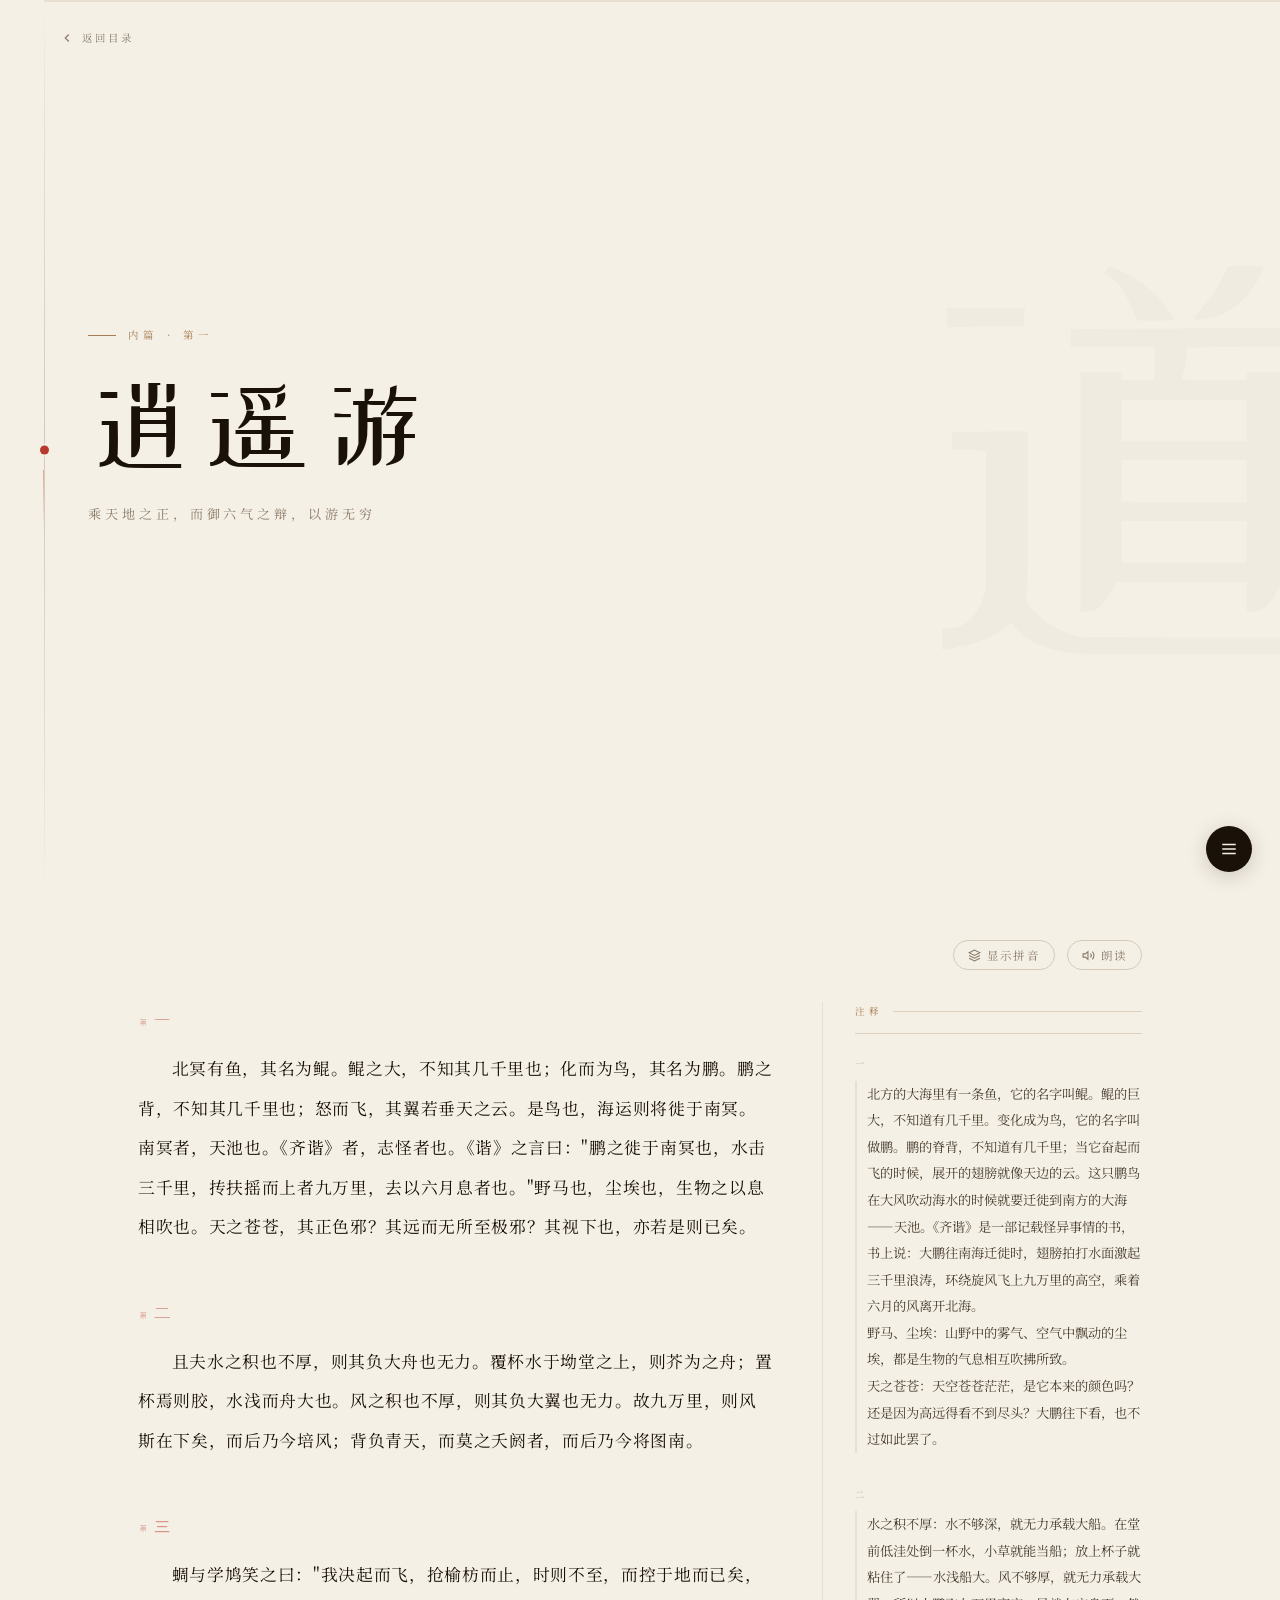
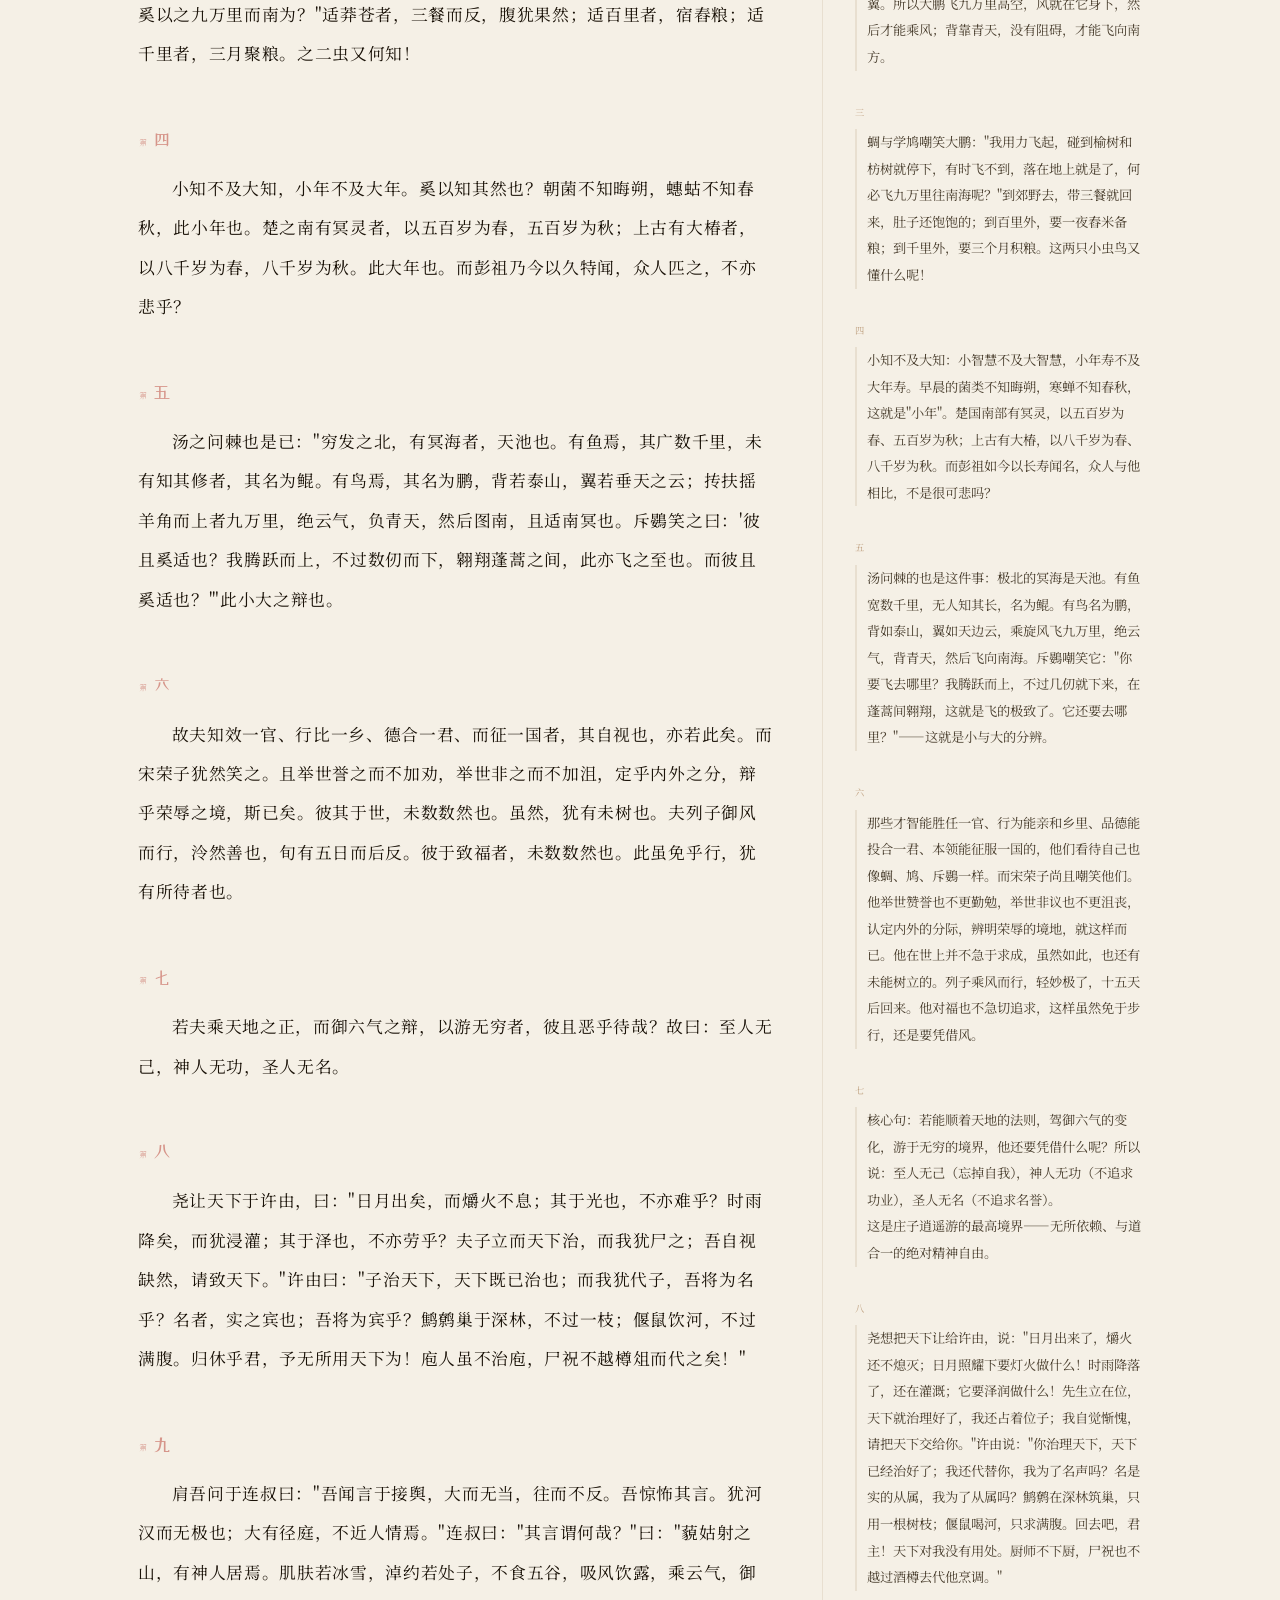
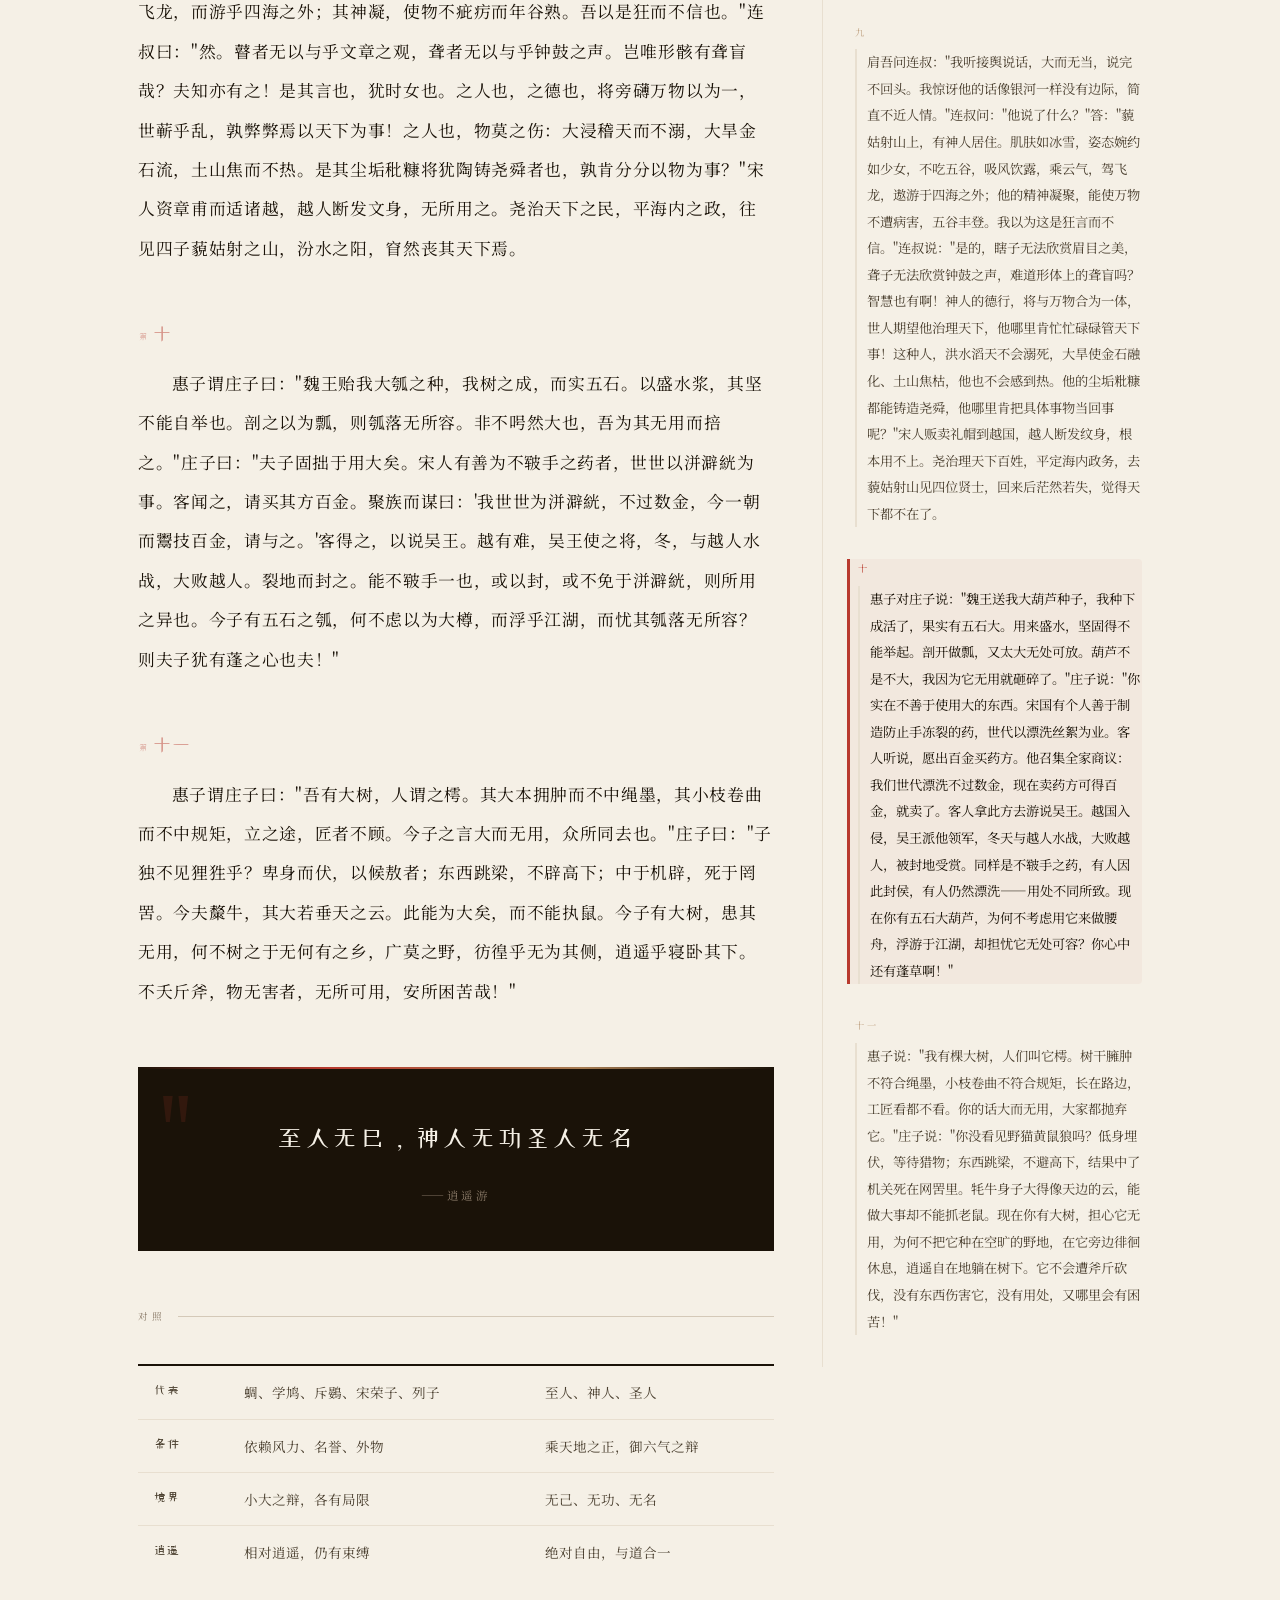
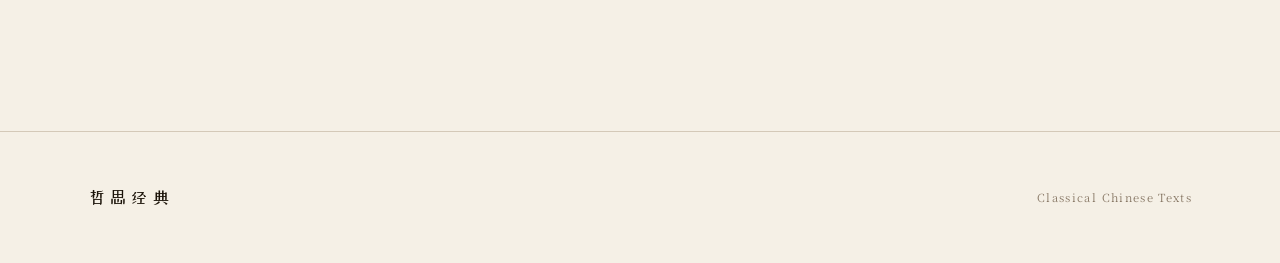
==== article.html @ f2bc7d46 "朗读功能：Web SpeechSynthesis + 拼音逐段朗读 - 新增"朗读"按钮，使用浏览器原生 TTS 朗读拼音 - AudioController 类管理朗读队列，逐 block 切换高亮" ====
<!DOCTYPE html>
<html lang="zh-CN">
<head>
  <meta charset="UTF-8">
  <meta name="viewport" content="width=device-width, initial-scale=1.0">
  <title>哲思经典</title>
  <link rel="stylesheet" href="source_code/nav.css">
  <link rel="preconnect" href="https://fonts.googleapis.com">
  <link href="https://fonts.googleapis.com/css2?family=Noto+Serif+SC:wght@400;600&family=ZCOOL+XiaoWei&display=swap" rel="stylesheet">
</head>
<body>
  <div class="side-rule"></div>

  <!-- 阅读进度条 -->
  <div class="reading-progress">
    <div class="reading-progress-bar" id="progressBar"></div>
  </div>

  <!-- 返回首页 -->
  <a class="back-home" href="index.html">
    <svg viewBox="0 0 24 24" fill="none" stroke="currentColor" stroke-width="2"><polyline points="15 18 9 12 15 6"/></svg>
    <span>返回目录</span>
  </a>

  <!-- Hero -->
  <section class="hero" id="hero">
    <div class="hero-label" id="hero-label"></div>
    <h1 class="hero-title" id="hero-title">逍遥游</h1>
    <div class="hero-subtitle" id="hero-subtitle"></div>
  </section>

  <!-- Reading Area -->
  <div class="reading-area" id="reading-area">
    <div class="reading-toolbar">
      <button class="pinyin-toggle" id="pinyinToggle" onclick="togglePinyin()">
        <svg width="13" height="13" viewBox="0 0 24 24" fill="none" stroke="currentColor" stroke-width="2"><path d="M12 2L2 7l10 5 10-5-10-5z"/><path d="M2 17l10 5 10-5"/><path d="M2 12l10 5 10-5"/></svg>
        <span id="pinyinToggleLabel">显示拼音</span>
      </button>
      <button class="audio-toggle" id="audioToggle" onclick="toggleAudio()">
        <svg width="13" height="13" viewBox="0 0 24 24" fill="none" stroke="currentColor" stroke-width="2" id="audioIcon"><polygon points="11 5 6 9 2 9 2 15 6 15 11 19 11 5"/><path d="M15.54 8.46a5 5 0 0 1 0 7.07"/><path d="M19.07 4.93a10 10 0 0 1 0 14.14"/></svg>
        <span id="audioToggleLabel">朗读</span>
      </button>
      <div class="audio-progress" id="audioProgress" style="display:none">
        <span id="audioBlockNum"></span>
        <div class="audio-progress-bar"><div class="audio-progress-fill" id="audioProgressFill"></div></div>
      </div>
    </div>
    <div class="text-grid">
      <div class="orig-col" id="orig-col"></div>
      <div class="note-col" id="note-col">
        <div class="note-col-header">注释</div>
      </div>
    </div>
  </div>

  <!-- Float Nav -->
  <div class="float-nav" id="floatNav">
    <button class="float-nav-btn" onclick="toggleFloatNav()" title="哲思经典导航">
      <svg width="18" height="18" viewBox="0 0 24 24" fill="none" stroke="currentColor" stroke-width="2"><line x1="3" y1="6" x2="21" y2="6"/><line x1="3" y1="12" x2="21" y2="12"/><line x1="3" y1="18" x2="21" y2="18"/></svg>
    </button>
    <div class="float-nav-panel" id="floatNavPanel">
      <div class="float-nav-header">
        <div class="float-nav-header-title">哲思经典</div>
      </div>
      <div class="float-nav-section">
        <button class="float-nav-section-btn" onclick="toggleSection(this)">
          <span>庄子·内篇（7篇）</span>
          <span class="arrow">▼</span>
        </button>
        <div class="float-nav-items open">
          <a class="float-nav-item" href="article.html?id=xiaoyao-you">逍遥游</a>
          <a class="float-nav-item" href="article.html?id=qi-wu-lun">齐物论</a>
          <a class="float-nav-item" href="article.html?id=yang-sheng-zhu">养生主</a>
          <a class="float-nav-item" href="article.html?id=ren-jian-shi">人间世</a>
          <a class="float-nav-item" href="article.html?id=de-chong-fu">德充符</a>
          <a class="float-nav-item" href="article.html?id=da-zong-shi">大宗师</a>
          <a class="float-nav-item" href="article.html?id=ying-di-wang">应帝王</a>
        </div>
      </div>
      <div class="float-nav-section">
        <button class="float-nav-section-btn" onclick="toggleSection(this)">
          <span>庄子·外篇（15篇）</span>
          <span class="arrow">▼</span>
        </button>
        <div class="float-nav-items">
          <a class="float-nav-item" href="article.html?id=pian-mu">骈拇</a>
          <a class="float-nav-item" href="article.html?id=ma-ti">马蹄</a>
          <a class="float-nav-item" href="article.html?id=qu-qie">胠箧</a>
          <a class="float-nav-item" href="article.html?id=zai-you">在宥</a>
          <a class="float-nav-item" href="article.html?id=tian-di">天地</a>
          <a class="float-nav-item" href="article.html?id=tian-dao">天道</a>
          <a class="float-nav-item" href="article.html?id=tian-yun">天运</a>
          <a class="float-nav-item" href="article.html?id=ke-yi">刻意</a>
          <a class="float-nav-item" href="article.html?id=shan-xing">缮性</a>
          <a class="float-nav-item" href="article.html?id=qiu-shui">秋水</a>
          <a class="float-nav-item" href="article.html?id=zhi-le">至乐</a>
          <a class="float-nav-item" href="article.html?id=da-sheng">达生</a>
          <a class="float-nav-item" href="article.html?id=shan-mu">山木</a>
          <a class="float-nav-item" href="article.html?id=tian-zi-fang">田子方</a>
          <a class="float-nav-item" href="article.html?id=zhi-bei-you">知北游</a>
        </div>
      </div>
      <div class="float-nav-section">
        <button class="float-nav-section-btn" onclick="toggleSection(this)">
          <span>庄子·杂篇（11篇）</span>
          <span class="arrow">▼</span>
        </button>
        <div class="float-nav-items">
          <a class="float-nav-item" href="article.html?id=geng-sang-chu">庚桑楚</a>
          <a class="float-nav-item" href="article.html?id=xu-wu-gui">徐无鬼</a>
          <a class="float-nav-item" href="article.html?id=ze-yang">则阳</a>
          <a class="float-nav-item" href="article.html?id=wai-wu">外物</a>
          <a class="float-nav-item" href="article.html?id=yu-yan">寓言</a>
          <a class="float-nav-item" href="article.html?id=rang-wang">让王</a>
          <a class="float-nav-item" href="article.html?id=dao-zhi">盗跖</a>
          <a class="float-nav-item" href="article.html?id=shuo-jian">说剑</a>
          <a class="float-nav-item" href="article.html?id=yu-fu">渔父</a>
          <a class="float-nav-item" href="article.html?id=lie-yu-kou">列御寇</a>
          <a class="float-nav-item" href="article.html?id=tian-xia">天下</a>
        </div>
      </div>
      <div class="float-nav-section">
        <button class="float-nav-section-btn" onclick="toggleSection(this)">
          <span>道家经典（7篇）</span>
          <span class="arrow">▼</span>
        </button>
        <div class="float-nav-items">
          <a class="float-nav-item" href="article.html?id=qing-jing-jing">太上老君说常清静经</a>
          <a class="float-nav-item" href="article.html?id=taiyi-jinhua">太乙金华宗旨</a>
          <a class="float-nav-item" href="article.html?id=dao-de-jing">道德经</a>
          <a class="float-nav-item" href="article.html?id=wen-zi">文子</a>
          <a class="float-nav-item" href="article.html?id=lie-zi">列子</a>
          <a class="float-nav-item" href="article.html?id=huainan-zi">淮南子</a>
          <a class="float-nav-item" href="article.html?id=bao-pu-zi">抱朴子</a>
        </div>
      </div>
    </div>
  </div>

  <footer>
    <div class="brand">哲思经典</div>
    <div class="copy"> Classical Chinese Texts</div>
  </footer>

  <script src="source_code/nav.js" defer></script>
  <script>
    // Reading progress bar
    const progressBar = document.getElementById('progressBar');
    function updateProgress() {
      const scrollTop = window.scrollY;
      const docHeight = document.documentElement.scrollHeight - window.innerHeight;
      const pct = docHeight > 0 ? (scrollTop / docHeight) * 100 : 0;
      progressBar.style.width = pct + '%';
    }
    window.addEventListener('scroll', updateProgress, { passive: true });

    async function loadArticle() {
      const params = new URLSearchParams(window.location.search);
      const id = params.get('id') || 'xiaoyao-you';
      try {
        const resp = await fetch(`data/${id}.json`);
        if (!resp.ok) { document.getElementById('hero-title').textContent = '文章未找到'; return; }
        const data = await resp.json();
        renderArticle(data);
      } catch (e) {
        document.getElementById('hero-title').textContent = '加载失败';
        console.error(e);
      }
    }

    function renderArticle(data) {
      document.getElementById('hero-label').textContent = data.label || '';
      document.getElementById('hero-title').textContent = data.title || '';
      document.getElementById('hero-subtitle').textContent = data.subtitle || '';

      if (data.bgChar) {
        const hero = document.getElementById('hero');
        const after = document.createElement('div');
        after.style.cssText = `
          position: absolute; right: -5%; top: 50%;
          transform: translateY(-50%);
          font-family: "ZCOOL XiaoWei", serif;
          font-size: 38vw; color: var(--ink); opacity: 0.018;
          line-height: 1; pointer-events: none; user-select: none;
          letter-spacing: -0.05em;
        `;
        after.textContent = data.bgChar;
        hero.appendChild(after);
      }

      let origHTML = '';
      let noteHTML = '';

      (data.blocks || []).forEach((block, i) => {
        const rubyHTML = block.ruby || block.orig;
        origHTML += `
        <div class="orig-block" data-reveal id="orig-${i}">
          <div class="orig-block-num">${block.num}</div>
          <div class="orig-block-text">${block.orig}</div>
          <div class="orig-ruby" style="display:none">${rubyHTML}</div>
        </div>`;
        noteHTML += `
        <div class="note-block" data-reveal id="note-${i}" data-target="orig-${i}">
          <div class="note-block-num">${block.num}</div>
          <div class="note-block-text"><p>${block.note || ''}</p></div>
        </div>`;
      });

      if (data.coreQuote) {
        origHTML += `
        <div class="core-quote" data-reveal>
          <blockquote>${data.coreQuote.replace(/；/g, '<br>')}</blockquote>
          <cite>——${data.title}</cite>
        </div>`;
      }

      if (data.comparison && data.comparison.length > 0) {
        let rows = '';
        data.comparison.forEach(row => {
          rows += `<tr><td class="row-label">${row.label}</td><td>${row.left}</td><td>${row.right}</td></tr>`;
        });
        origHTML += `
        <div class="comparison-section" data-reveal>
          <div class="comparison-label">对照</div>
          <table>
            <thead><tr><th style="width:90px;"></th><th></th><th></th></tr></thead>
            <tbody>${rows}</tbody>
          </table>
        </div>`;
      }

      document.getElementById('orig-col').innerHTML = origHTML;
      document.getElementById('note-col').innerHTML = '<div class="note-col-header">注释</div>' + noteHTML;

      document.querySelectorAll('.float-nav-item').forEach(a => {
        if (a.getAttribute('href') === `article.html?id=${data.id}`) a.classList.add('active');
      });

      // Expose blocks for audio controller
      window.__articleBlocks = data.blocks || [];

      observeReveal();
      updateProgress();
    }

    function observeReveal() {
      // Scroll reveal animation
      const revealObs = new IntersectionObserver(entries => {
        entries.forEach(entry => {
          if (entry.isIntersecting) entry.target.classList.add('visible');
        });
      }, { threshold: 0.08 });
      document.querySelectorAll('[data-reveal]').forEach(el => revealObs.observe(el));

      // Scroll spy: highlight note block when corresponding orig block is in view
      const origBlocks = document.querySelectorAll('.orig-block[id]');
      const noteBlocks = document.querySelectorAll('.note-block[data-target]');

      const spyObs = new IntersectionObserver(entries => {
        entries.forEach(entry => {
          if (entry.isIntersecting) {
            const id = entry.target.id;
            noteBlocks.forEach(nb => {
              if (nb.getAttribute('data-target') === id) {
                nb.classList.add('active');
              } else {
                nb.classList.remove('active');
              }
            });
          }
        });
      }, { threshold: 0.3, rootMargin: '-10% 0px -60% 0px' });

      origBlocks.forEach(el => spyObs.observe(el));
    }

    let pinyinVisible = false;
    function togglePinyin() {
      pinyinVisible = !pinyinVisible;
      document.querySelectorAll('.orig-ruby').forEach(el => {
        el.style.display = pinyinVisible ? 'block' : 'none';
      });
      document.querySelectorAll('.orig-block-text').forEach(el => {
        el.style.display = pinyinVisible ? 'none' : 'block';
      });
      document.getElementById('pinyinToggleLabel').textContent = pinyinVisible ? '隐藏拼音' : '显示拼音';
      document.getElementById('pinyinToggle').classList.toggle('active', pinyinVisible);
    }

    // ── Audio / TTS ──────────────────────────────────────────
    let audioController = null;

    function toggleAudio() {
      if (!audioController) {
        const blocks = window.__articleBlocks || [];
        if (!blocks.length) return;
        audioController = new AudioController(blocks);
        audioController.onEnd = () => stopAudio();
        audioController.onBlockChange = (i, total) => {
          document.getElementById('audioBlockNum').textContent = `${i + 1} / ${total}`;
          document.getElementById('audioProgressFill').style.width =
            ((i + 1) / total * 100) + '%';
        };
        audioController.start();
      }
      if (audioController.isPlaying()) {
        audioController.pause();
      } else {
        audioController.resume();
      }
    }

    function stopAudio() {
      if (audioController) {
        audioController.stop();
        audioController = null;
      }
      document.getElementById('audioProgress').style.display = 'none';
      document.getElementById('audioToggle').classList.remove('playing');
      document.getElementById('audioToggleLabel').textContent = '朗读';
      document.getElementById('audioIcon').innerHTML = '<polygon points="11 5 6 9 2 9 2 15 6 15 11 19 11 5"/><path d="M15.54 8.46a5 5 0 0 1 0 7.07"/><path d="M19.07 4.93a10 10 0 0 1 0 14.14"/>';
    }

    class AudioController {
      constructor(blocks) {
        this.blocks = blocks; // [{pinyin, orig}]
        this.synth = window.speechSynthesis;
        this.queue = [];
        this.currentIndex = 0;
        this.paused = false;
        this.utterance = null;
        this._boundEnd = this._onEnd.bind(this);
      }

      isPlaying() {
        return this.synth.paused || (this.synth.speaking && !this.paused);
      }

      start() {
        // Show progress bar
        document.getElementById('audioProgress').style.display = 'flex';
        document.getElementById('audioToggle').classList.add('playing');
        document.getElementById('audioToggleLabel').textContent = '暂停';
        document.getElementById('audioIcon').innerHTML = '<rect x="6" y="4" width="4" height="16"/><rect x="14" y="4" width="4" height="16"/>';
        this._speakNext();
      }

      _speakNext() {
        if (this.currentIndex >= this.blocks.length) {
          this._cleanup();
          if (this.onEnd) this.onEnd();
          return;
        }
        const block = this.blocks[this.currentIndex];
        const text = block.pinyin || block.orig;

        // Highlight current block
        document.querySelectorAll('.orig-block').forEach((el, i) => el.classList.remove('audio-active'));
        const currentEl = document.getElementById(`orig-${this.currentIndex}`);
        if (currentEl) {
          currentEl.classList.add('audio-active');
          currentEl.scrollIntoView({ behavior: 'smooth', block: 'center' });
        }
        if (this.onBlockChange) this.onBlockChange(this.currentIndex, this.blocks.length);

        const utt = new SpeechSynthesisUtterance(text);
        utt.lang = 'zh-CN';
        utt.rate = 0.85;
        utt.pitch = 1.0;
        // Try to pick a Chinese voice
        const voices = this.synth.getVoices();
        const zhVoice = voices.find(v => v.lang.startsWith('zh'));
        if (zhVoice) utt.voice = zhVoice;

        utt.onend = this._boundEnd;
        utt.onerror = this._boundEnd;
        this.utterance = utt;
        this.synth.speak(utt);
      }

      _onEnd() {
        if (this.paused) return;
        this.currentIndex++;
        this._speakNext();
      }

      pause() {
        this.paused = true;
        this.synth.pause();
        document.getElementById('audioToggleLabel').textContent = '继续';
        document.getElementById('audioIcon').innerHTML = '<polygon points="5 3 19 12 5 21 5 3"/>';
      }

      resume() {
        this.paused = false;
        this.synth.resume();
        document.getElementById('audioToggleLabel').textContent = '暂停';
        document.getElementById('audioIcon').innerHTML = '<rect x="6" y="4" width="4" height="16"/><rect x="14" y="4" width="4" height="16"/>';
      }

      stop() {
        this._cleanup();
        this.synth.cancel();
      }

      _cleanup() {
        document.querySelectorAll('.orig-block').forEach(el => el.classList.remove('audio-active'));
      }
    }

    // Pre-load voices (needed for Chrome)
    if (window.speechSynthesis) {
      window.speechSynthesis.getVoices();
      window.speechSynthesis.onvoiceschanged = () => window.speechSynthesis.getVoices();
    }

    loadArticle();
  </script>
</body>
</html>
---- source_code/nav.css ----
/* =============================================
   哲思经典 · 公共样式表
   所有 HTML 文件共享此样式
   ============================================= */

/* ── 基础变量 ── */
:root {
  --ink: #1a1208;
  --ink-light: #4a3f2f;
  --paper: #f5f0e6;
  --paper-dark: #ede5d8;
  --vermilion: #b83a2e;
  --gold: #a67c52;
  --gold-light: #c9a87c;
  --muted: #8a7a68;
  --border: #d4c9b8;
  --border-light: #e8dfd0;
  --note-bg: #f7f2e8;
  --note-border: #ddd0bc;
  --shadow: rgba(26,18,8,0.08);
  --shadow-deep: rgba(26,18,8,0.18);
}

/* ── 重置 ── */
* { margin: 0; padding: 0; box-sizing: border-box; }
::selection { background: var(--vermilion); color: var(--paper); }
html { scroll-behavior: smooth; }

/* ── 页面基础 ── */
body {
  font-family: "Noto Serif SC", "STSong", serif;
  background: var(--paper);
  color: var(--ink);
  line-height: 2.0;
}
body::before {
  content: '';
  position: fixed;
  inset: 0;
  background-image: url("data:image/svg+xml,%3Csvg xmlns='http://www.w3.org/2000/svg' width='300' height='300'%3E%3Cfilter id='n'%3E%3CfeTurbulence type='fractalNoise' baseFrequency='0.85' numOctaves='4' stitchTiles='stitch'/%3E%3Crect width='300' height='300' filter='url(%23n)' opacity='0.025'/%3E%3C/svg%3E");
  pointer-events: none;
  z-index: 0;
}

/* ── 侧边装饰线 ── */
.side-rule {
  position: fixed;
  left: 44px;
  top: 0;
  bottom: 0;
  width: 1px;
  background: linear-gradient(to bottom,
    transparent 0%,
    var(--border-light) 15%,
    var(--border) 50%,
    var(--border-light) 85%,
    transparent 100%);
  z-index: 1;
}
.side-rule::before {
  content: '';
  position: absolute;
  top: 50%;
  left: -4px;
  width: 9px;
  height: 9px;
  background: var(--vermilion);
  border-radius: 50%;
  transform: translateY(-50%);
  box-shadow: 0 0 0 2px var(--paper);
}
.side-rule::after {
  content: '';
  position: absolute;
  top: calc(50% + 20px);
  left: -1px;
  width: 1px;
  height: 60px;
  background: linear-gradient(to bottom, var(--vermilion), transparent);
  opacity: 0.4;
}

/* ── Hero 区域 ── */
.hero {
  min-height: 100vh;
  display: flex;
  flex-direction: column;
  justify-content: center;
  padding: 0 100px 0 88px;
  position: relative;
  overflow: hidden;
}
.hero::after {
  content: '道';
  position: absolute;
  right: -5%;
  top: 50%;
  transform: translateY(-50%);
  font-family: "ZCOOL XiaoWei", serif;
  font-size: 38vw;
  color: var(--ink);
  opacity: 0.018;
  line-height: 1;
  pointer-events: none;
  user-select: none;
  letter-spacing: -0.05em;
}
.hero-label {
  font-size: 0.65rem;
  letter-spacing: 0.5em;
  color: var(--gold);
  margin-bottom: 24px;
  opacity: 0;
  animation: fadeUp 0.9s cubic-bezier(0.22,1,0.36,1) forwards 0.2s;
  display: flex;
  align-items: center;
  gap: 12px;
}
.hero-label::before {
  content: '';
  width: 28px;
  height: 1px;
  background: var(--gold);
  display: inline-block;
}
.hero-title {
  font-family: "ZCOOL XiaoWei", serif;
  font-size: clamp(3.8rem, 8vw, 7.5rem);
  font-weight: 400;
  letter-spacing: 0.12em;
  line-height: 1.05;
  margin-bottom: 24px;
  opacity: 0;
  animation: fadeUp 1s cubic-bezier(0.22,1,0.36,1) forwards 0.35s;
}
.hero-sub, .hero-subtitle {
  font-size: 0.82rem;
  color: var(--muted);
  letter-spacing: 0.3em;
  margin-bottom: 48px;
  opacity: 0;
  animation: fadeUp 0.9s cubic-bezier(0.22,1,0.36,1) forwards 0.5s;
}
.hero-quote {
  max-width: 460px;
  border-left: 2px solid var(--vermilion);
  padding-left: 22px;
  opacity: 0;
  animation: fadeUp 1s cubic-bezier(0.22,1,0.36,1) forwards 0.65s;
}
.hero-quote p {
  font-size: 1.05rem;
  line-height: 2.2;
  letter-spacing: 0.03em;
  color: var(--ink-light);
}
.hero-quote .key { color: var(--vermilion); font-weight: 600; }
.hero-scroll {
  position: absolute;
  bottom: 40px;
  left: 88px;
  display: flex;
  align-items: center;
  gap: 14px;
  font-size: 0.62rem;
  letter-spacing: 0.35em;
  color: var(--muted);
  opacity: 0;
  animation: fadeIn 1.2s ease forwards 1.2s;
}
.hero-scroll .line {
  width: 40px;
  height: 1px;
  background: var(--muted);
  transform-origin: left;
  animation: expandLine 1.2s cubic-bezier(0.22,1,0.36,1) forwards 1.4s;
  transform: scaleX(0);
}

/* ── 滚动进度条 ── */
.reading-progress {
  position: fixed;
  top: 0;
  left: 44px;
  right: 0;
  height: 2px;
  background: var(--border-light);
  z-index: 200;
}
.reading-progress-bar {
  height: 100%;
  background: linear-gradient(to right, var(--vermilion), var(--gold));
  width: 0%;
  transition: width 0.1s linear;
}

/* ── 返回首页 ── */
.back-home {
  position: fixed;
  top: 28px;
  left: 60px;
  z-index: 50;
  display: flex;
  align-items: center;
  gap: 8px;
  font-size: 0.65rem;
  letter-spacing: 0.3em;
  color: var(--muted);
  text-decoration: none;
  transition: color 0.2s;
  opacity: 0;
  animation: fadeIn 0.6s ease forwards 0.8s;
}
.back-home:hover { color: var(--vermilion); }
.back-home svg { width: 14px; height: 14px; }

/* ── 阅读区 ── */
.reading-area {
  position: relative;
  z-index: 1;
  max-width: 1100px;
  margin: 0 auto;
  padding: 40px 48px 80px;
}
.reading-toolbar {
  display: flex;
  justify-content: flex-end;
  align-items: center;
  gap: 12px;
  margin-bottom: 32px;
}
.pinyin-toggle {
  display: inline-flex;
  align-items: center;
  gap: 6px;
  padding: 6px 14px;
  font-size: 0.72rem;
  font-family: "Noto Serif SC", serif;
  letter-spacing: 0.1em;
  color: var(--muted);
  background: transparent;
  border: 1px solid var(--border);
  border-radius: 20px;
  cursor: pointer;
  transition: color 0.2s, border-color 0.2s, background 0.2s;
}
.pinyin-toggle:hover, .pinyin-toggle.active {
  color: var(--vermilion);
  border-color: var(--vermilion);
  background: rgba(184,58,46,0.04);
}
.audio-toggle {
  display: inline-flex;
  align-items: center;
  gap: 6px;
  padding: 6px 14px;
  font-size: 0.72rem;
  font-family: "Noto Serif SC", serif;
  letter-spacing: 0.1em;
  color: var(--muted);
  background: transparent;
  border: 1px solid var(--border);
  border-radius: 20px;
  cursor: pointer;
  transition: color 0.2s, border-color 0.2s, background 0.2s;
}
.audio-toggle:hover, .audio-toggle.playing {
  color: var(--vermilion);
  border-color: var(--vermilion);
  background: rgba(184,58,46,0.04);
}
.audio-progress {
  display: flex;
  align-items: center;
  gap: 10px;
  font-size: 0.65rem;
  color: var(--muted);
  letter-spacing: 0.1em;
}
.audio-progress-bar {
  width: 80px;
  height: 2px;
  background: var(--border);
  border-radius: 1px;
  overflow: hidden;
}
.audio-progress-fill {
  height: 100%;
  background: linear-gradient(to right, var(--vermilion), var(--gold));
  width: 0%;
  transition: width 0.3s ease;
}
.text-grid {
  display: grid;
  grid-template-columns: 1fr 320px;
  gap: 48px;
  align-items: start;
}
.orig-col { padding-right: 0; }
.note-col {
  padding-left: 32px;
  border-left: 1px solid var(--border-light);
  overflow-y: auto;
  scrollbar-width: thin;
  scrollbar-color: var(--border) transparent;
}
.note-col::-webkit-scrollbar { width: 3px; }
.note-col::-webkit-scrollbar-thumb { background: var(--border); border-radius: 2px; }
.note-col-header {
  font-size: 0.6rem;
  letter-spacing: 0.4em;
  color: var(--gold);
  margin-bottom: 20px;
  padding-bottom: 12px;
  border-bottom: 1px solid var(--note-border);
  display: flex;
  align-items: center;
  gap: 10px;
}
.note-col-header::after {
  content: '';
  flex: 1;
  height: 1px;
  background: var(--note-border);
}
.orig-block {
  margin-bottom: 48px;
  opacity: 0;
  transform: translateY(20px);
  transition: opacity 0.7s cubic-bezier(0.22,1,0.36,1),
              transform 0.7s cubic-bezier(0.22,1,0.36,1);
}
.orig-block.visible { opacity: 1; transform: translateY(0); }
.orig-block.audio-active {
  background: rgba(184,58,46,0.05);
  border-radius: 6px;
  padding: 12px 16px;
  margin-left: -8px;
  margin-right: -8px;
  transition: background 0.3s ease;
}
.orig-block.audio-active .orig-block-num { opacity: 1; color: var(--vermilion); }
.orig-block-num {
  font-family: "ZCOOL XiaoWei", serif;
  font-size: 1.1rem;
  color: var(--vermilion);
  opacity: 0.5;
  margin-bottom: 12px;
  letter-spacing: 0.05em;
}
.orig-block-num::before {
  content: '第';
  font-size: 0.6rem;
  letter-spacing: 0.1em;
  margin-right: 4px;
  opacity: 0.6;
}
.orig-block-text {
  font-size: 1.05rem;
  line-height: 2.35;
  letter-spacing: 0.04em;
  color: var(--ink);
  text-indent: 2em;
}
.orig-ruby {
  font-size: 1.05rem;
  line-height: 2.8;
  letter-spacing: 0.04em;
  color: var(--ink);
  overflow: hidden;
}
.orig-ruby ruby {
  display: inlineruby;
}
.orig-ruby rt {
  font-family: "Noto Serif SC", serif;
  font-size: 0.48em;
  color: var(--gold);
  letter-spacing: 0.02em;
  text-align: center;
  line-height: 1.2;
  text-indent: 0;
}
.orig-ruby {
  text-indent: 2em;
}
.note-block {
  margin-bottom: 32px;
  opacity: 0;
  transform: translateY(16px);
  transition: opacity 0.6s cubic-bezier(0.22,1,0.36,1),
              transform 0.6s cubic-bezier(0.22,1,0.36,1);
}
.note-block.visible { opacity: 1; transform: translateY(0); }
.note-block-num {
  font-size: 0.58rem;
  letter-spacing: 0.3em;
  color: var(--gold);
  margin-bottom: 8px;
  opacity: 0.7;
}
.note-block-text {
  font-size: 0.83rem;
  line-height: 2.0;
  color: var(--ink-light);
}
.note-block-text p { margin-bottom: 10px; padding-left: 10px; border-left: 2px solid var(--border-light); }
.note-block-text p:last-child { margin-bottom: 0; }
.note-block-text strong { color: var(--ink); font-weight: 600; }
.note-block-text strong::before { content: '·'; margin-right: 2px; color: var(--gold); }
.note-block.active {
  border-left: 3px solid var(--vermilion);
  background: rgba(184,58,46,0.04);
  padding-left: 8px;
  margin-left: -8px;
  border-radius: 0 4px 4px 0;
  transition: border-left 0.25s ease, background 0.25s ease, padding-left 0.25s ease, margin-left 0.25s ease;
}
.note-block.active .note-block-num { opacity: 1; color: var(--vermilion); }
.note-block.active .note-block-text { color: var(--ink); }

/* ── 核心语录 ── */
.core-quote {
  background: var(--ink);
  color: var(--paper);
  margin-top: 56px;
  padding: 44px 48px;
  text-align: center;
  position: relative;
  opacity: 0;
  transform: translateY(20px);
  transition: opacity 0.8s cubic-bezier(0.22,1,0.36,1),
              transform 0.8s cubic-bezier(0.22,1,0.36,1);
}
.core-quote.visible { opacity: 1; transform: translateY(0); }
.core-quote::before {
  content: '';
  position: absolute;
  top: 0; left: 0; right: 0;
  height: 2px;
  background: linear-gradient(to right,
    transparent 0%,
    var(--vermilion) 30%,
    var(--gold) 70%,
    transparent 100%);
}
.core-quote::after {
  content: '"';
  position: absolute;
  top: 8px;
  left: 20px;
  font-family: "ZCOOL XiaoWei", serif;
  font-size: 6rem;
  color: var(--vermilion);
  opacity: 0.15;
  line-height: 1;
}
.core-quote blockquote {
  font-family: "ZCOOL XiaoWei", serif;
  font-size: clamp(1.2rem, 2.5vw, 1.55rem);
  letter-spacing: 0.1em;
  line-height: 2.2;
  position: relative;
}
.core-quote cite {
  display: block;
  font-size: 0.72rem;
  color: var(--muted);
  font-style: normal;
  letter-spacing: 0.25em;
  margin-top: 18px;
  font-family: "Noto Serif SC", serif;
}

/* ── 对照表格 ── */
.comparison-section {
  margin-top: 56px;
  opacity: 0;
  transform: translateY(20px);
  transition: opacity 0.8s cubic-bezier(0.22,1,0.36,1),
              transform 0.8s cubic-bezier(0.22,1,0.36,1);
}
.comparison-section.visible { opacity: 1; transform: translateY(0); }
.comparison-label {
  font-size: 0.6rem;
  letter-spacing: 0.4em;
  color: var(--muted);
  margin-bottom: 16px;
  display: flex;
  align-items: center;
  gap: 12px;
}
.comparison-label::after {
  content: '';
  flex: 1;
  height: 1px;
  background: var(--border);
}
.comparison-section table {
  width: 100%;
  border-collapse: collapse;
  font-size: 0.85rem;
}
.comparison-section th {
  padding: 10px 16px 12px;
  text-align: left;
  font-size: 0.6rem;
  letter-spacing: 0.35em;
  color: var(--muted);
  border-bottom: 2px solid var(--ink);
  font-weight: 400;
}
.comparison-section td {
  padding: 14px 16px;
  border-bottom: 1px solid var(--border-light);
  vertical-align: top;
  line-height: 1.8;
  color: var(--ink-light);
}
.comparison-section tr:last-child td { border-bottom: none; }
.row-label {
  font-size: 0.72rem;
  color: var(--gold);
  font-family: "ZCOOL XiaoWei", serif;
  letter-spacing: 0.06em;
  white-space: nowrap;
  padding-right: 20px;
}

/* ── Footer ── */
footer {
  position: relative;
  z-index: 1;
  margin-top: 72px;
  padding: 48px 88px;
  border-top: 1px solid var(--border);
  display: flex;
  justify-content: space-between;
  align-items: center;
}
footer .brand {
  font-family: "ZCOOL XiaoWei", serif;
  font-size: 1.1rem;
  letter-spacing: 0.18em;
}
footer .copy {
  font-size: 0.7rem;
  color: var(--muted);
  letter-spacing: 0.12em;
}

/* ── 动画 ── */
@keyframes fadeUp {
  to { opacity: 1; transform: translateY(0); }
}
@keyframes fadeIn {
  to { opacity: 1; }
}
@keyframes expandLine {
  to { transform: scaleX(1); }
}

/* ── 响应式 ── */
@media (max-width: 1100px) {
  .text-grid { grid-template-columns: 1fr 280px; gap: 36px; }
}
@media (max-width: 860px) {
  .text-grid { grid-template-columns: 1fr; }
  .note-col {
    position: static;
    padding-left: 0;
    border-left: none;
    border-top: 1px solid var(--note-border);
    padding-top: 24px;
    margin-top: 16px;
    max-height: none;
    overflow-y: visible;
  }
  .note-col-header { margin-bottom: 14px; }
  .note-block { margin-bottom: 24px; }
  .hero { padding: 0 48px 0 72px; }
  .hero::after { font-size: 50vw; right: -10%; }
  footer { padding: 36px 48px; }
}
@media (max-width: 680px) {
  .hero { padding: 0 24px 0 56px; }
  .hero::after { display: none; }
  .reading-area { padding: 48px 20px 60px; }
  footer { padding: 28px 20px; flex-direction: column; gap: 10px; text-align: center; }
  .back-home { left: 20px; }
  .side-rule { left: 14px; }
}
@media (max-width: 480px) {
  .side-rule { display: none; }
}

/* ── 浮动导航 ── */
.float-nav { position: fixed; bottom: 28px; right: 28px; z-index: 100; }
.float-nav-btn {
  width: 46px; height: 46px;
  border-radius: 50%;
  background: var(--ink);
  color: var(--paper);
  border: none;
  cursor: pointer;
  display: flex; align-items: center; justify-content: center;
  box-shadow: 0 4px 20px var(--shadow-deep);
  transition: transform .25s cubic-bezier(0.22,1,0.36,1),
              background .2s,
              box-shadow .2s;
}
.float-nav-btn:hover {
  background: var(--vermilion);
  transform: scale(1.08) rotate(90deg);
  box-shadow: 0 6px 28px var(--shadow-deep);
}
.float-nav-panel {
  display: none;
  position: absolute;
  bottom: 56px;
  right: 0;
  background: #1e1810;
  border-radius: 14px;
  padding: 0;
  min-width: 248px;
  max-height: 68vh;
  overflow-y: auto;
  box-shadow: 0 16px 48px rgba(0,0,0,0.5), 0 0 0 1px rgba(166,124,82,0.15);
  animation: slideUp 0.25s cubic-bezier(0.22,1,0.36,1);
}
@keyframes slideUp {
  from { opacity: 0; transform: translateY(12px) scale(0.97); }
  to { opacity: 1; transform: translateY(0) scale(1); }
}
.float-nav.open .float-nav-panel { display: block; }
.float-nav-panel::-webkit-scrollbar { width: 3px; }
.float-nav-panel::-webkit-scrollbar-thumb { background: rgba(166,124,82,0.3); border-radius: 2px; }
.float-nav-header {
  padding: 16px 18px 14px;
  border-bottom: 1px solid rgba(166,124,82,0.15);
  display: flex;
  align-items: center;
  gap: 10px;
}
.float-nav-header::before {
  content: '';
  width: 6px; height: 6px;
  background: var(--vermilion);
  border-radius: 50%;
}
.float-nav-header-title {
  font-family: "ZCOOL XiaoWei", serif;
  font-size: 0.88rem;
  color: var(--gold-light);
  letter-spacing: .12em;
}
.float-nav-section { margin: 0; }
.float-nav-section-btn {
  display: flex; align-items: center; justify-content: space-between;
  width: 100%; padding: 10px 18px;
  background: none; border: none;
  border-top: 1px solid rgba(166,124,82,0.1);
  cursor: pointer;
  color: #b8a890;
  font-size: .8rem;
  font-family: "Noto Serif SC", serif;
  text-align: left;
  transition: background .15s, color .15s;
}
.float-nav-section-btn:hover { background: rgba(139,58,46,0.15); color: #e8dcc8; }
.float-nav-section-btn .arrow {
  font-size: .55rem;
  transition: transform .3s cubic-bezier(0.22,1,0.36,1);
  margin-left: 8px;
  color: #6a5a48;
}
.float-nav-section-btn.open .arrow { transform: rotate(180deg); }
.float-nav-items { display: none; padding: 6px 0 10px; background: rgba(0,0,0,0.2); }
.float-nav-items.open { display: block; animation: fadeIn 0.2s ease; }
.float-nav-item {
  display: flex; align-items: center;
  padding: 5px 18px 5px 26px;
  font-size: .76rem;
  color: #8a7a68;
  text-decoration: none;
  transition: background .12s, color .12s, padding-left .15s;
}
.float-nav-item:hover {
  background: rgba(139,58,46,0.2);
  color: #e0d0b8;
  padding-left: 30px;
}
.float-nav-item.active { color: #d4845a; font-weight: 600; }
.float-nav-item.active::before {
  content: '';
  position: absolute;
  left: 18px;
  width: 3px; height: 3px;
  background: var(--vermilion);
  border-radius: 50%;
}
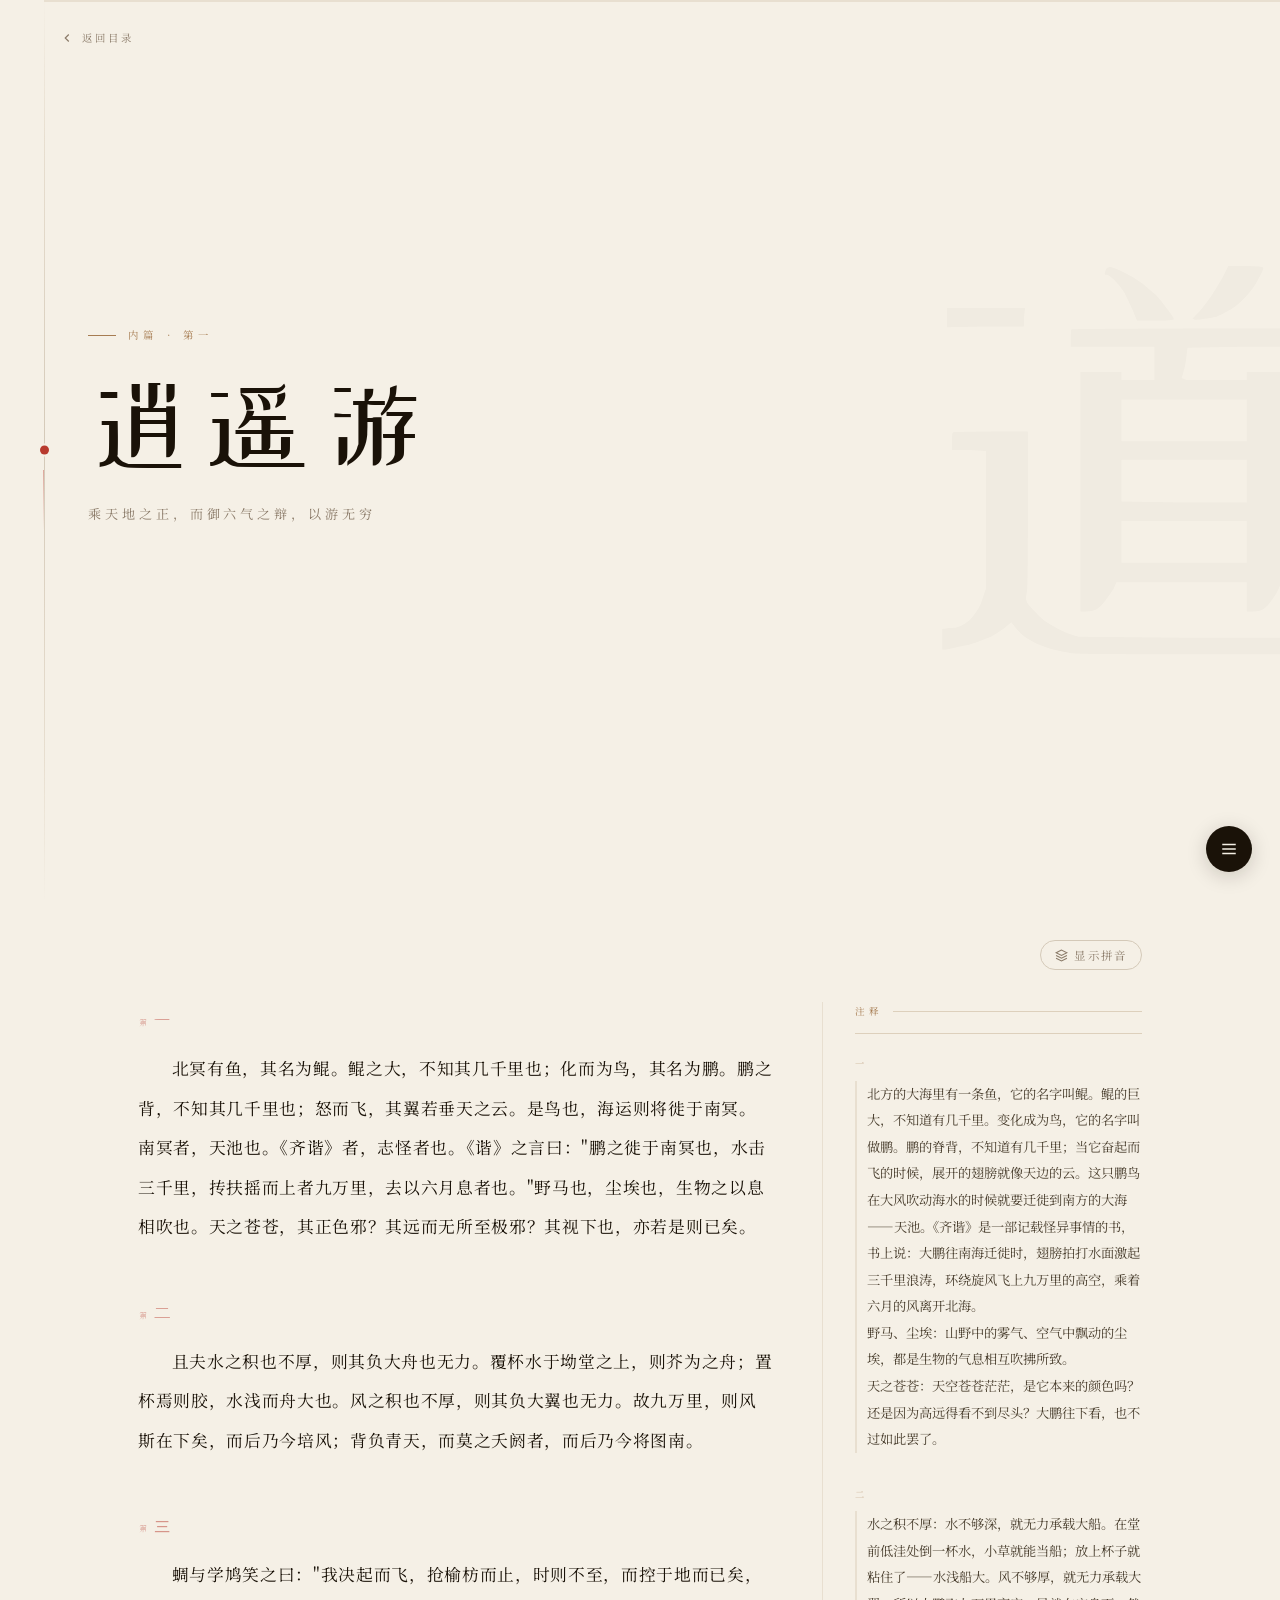
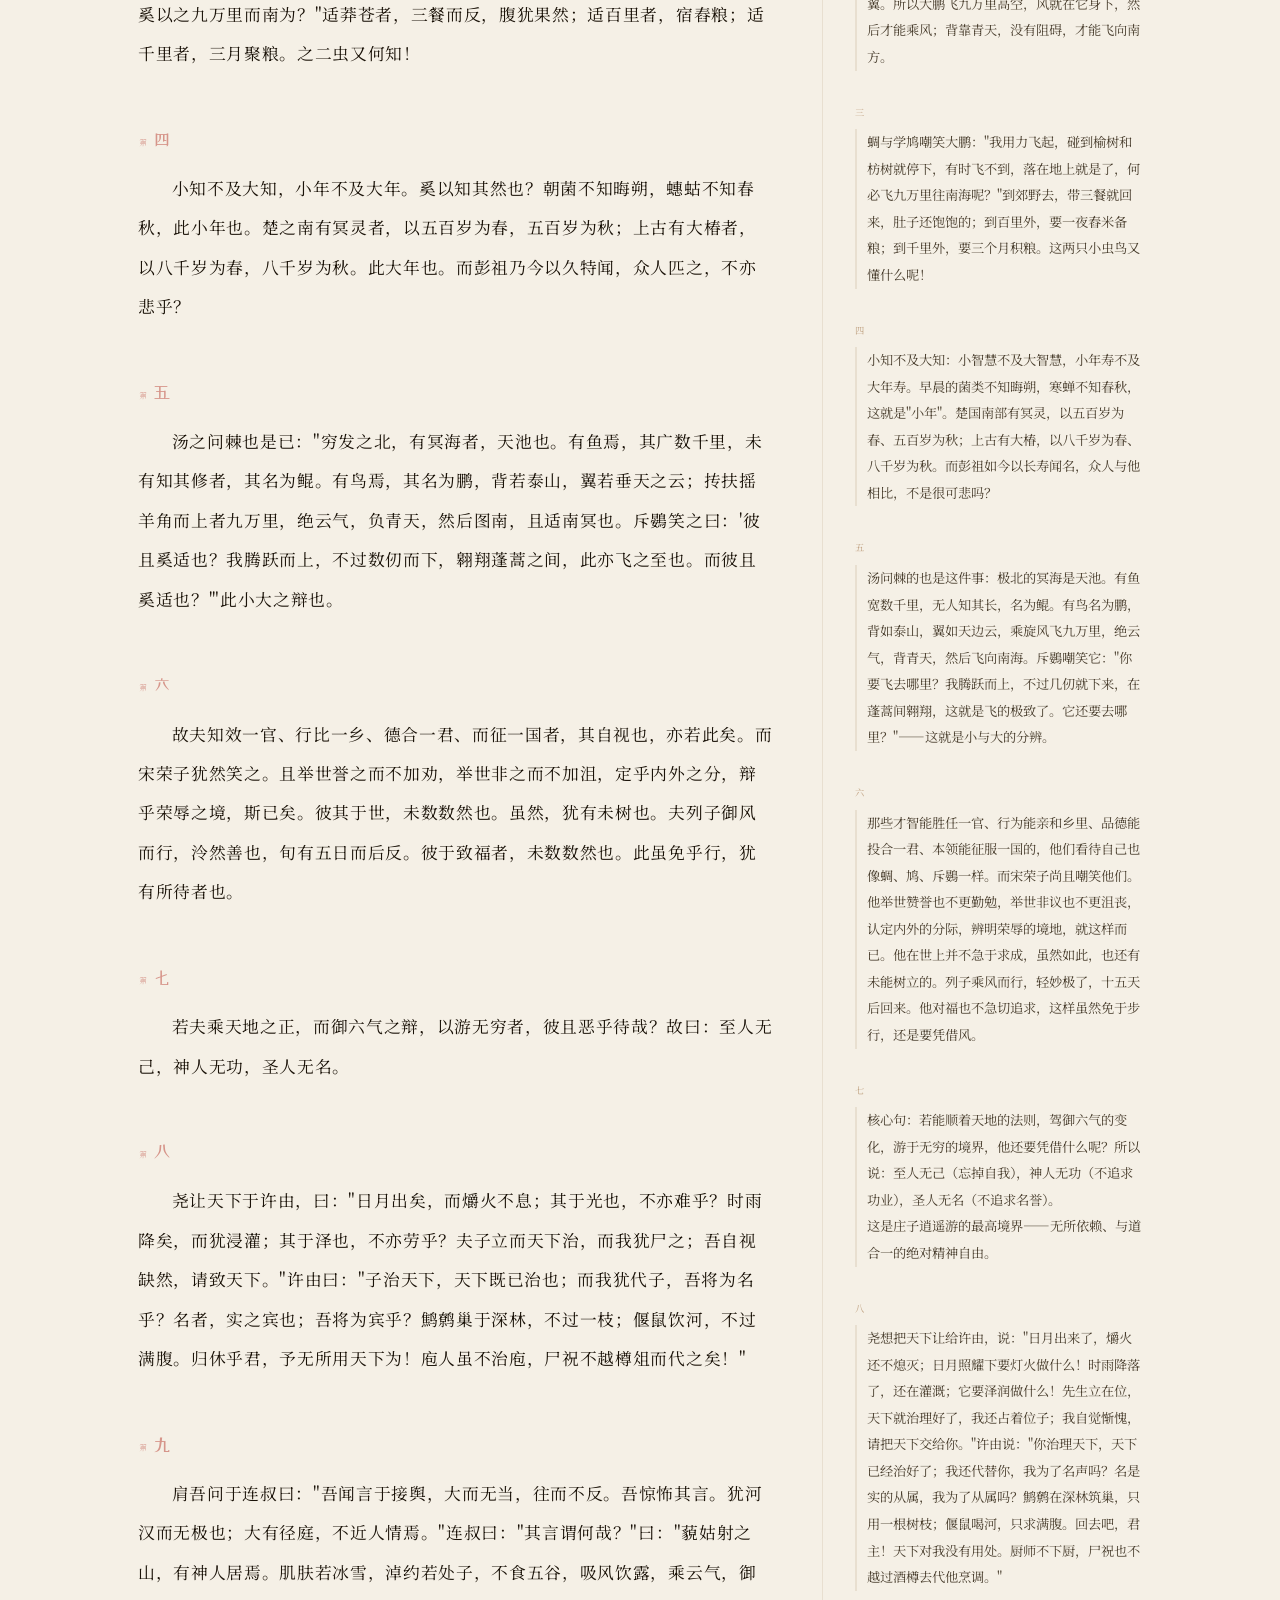
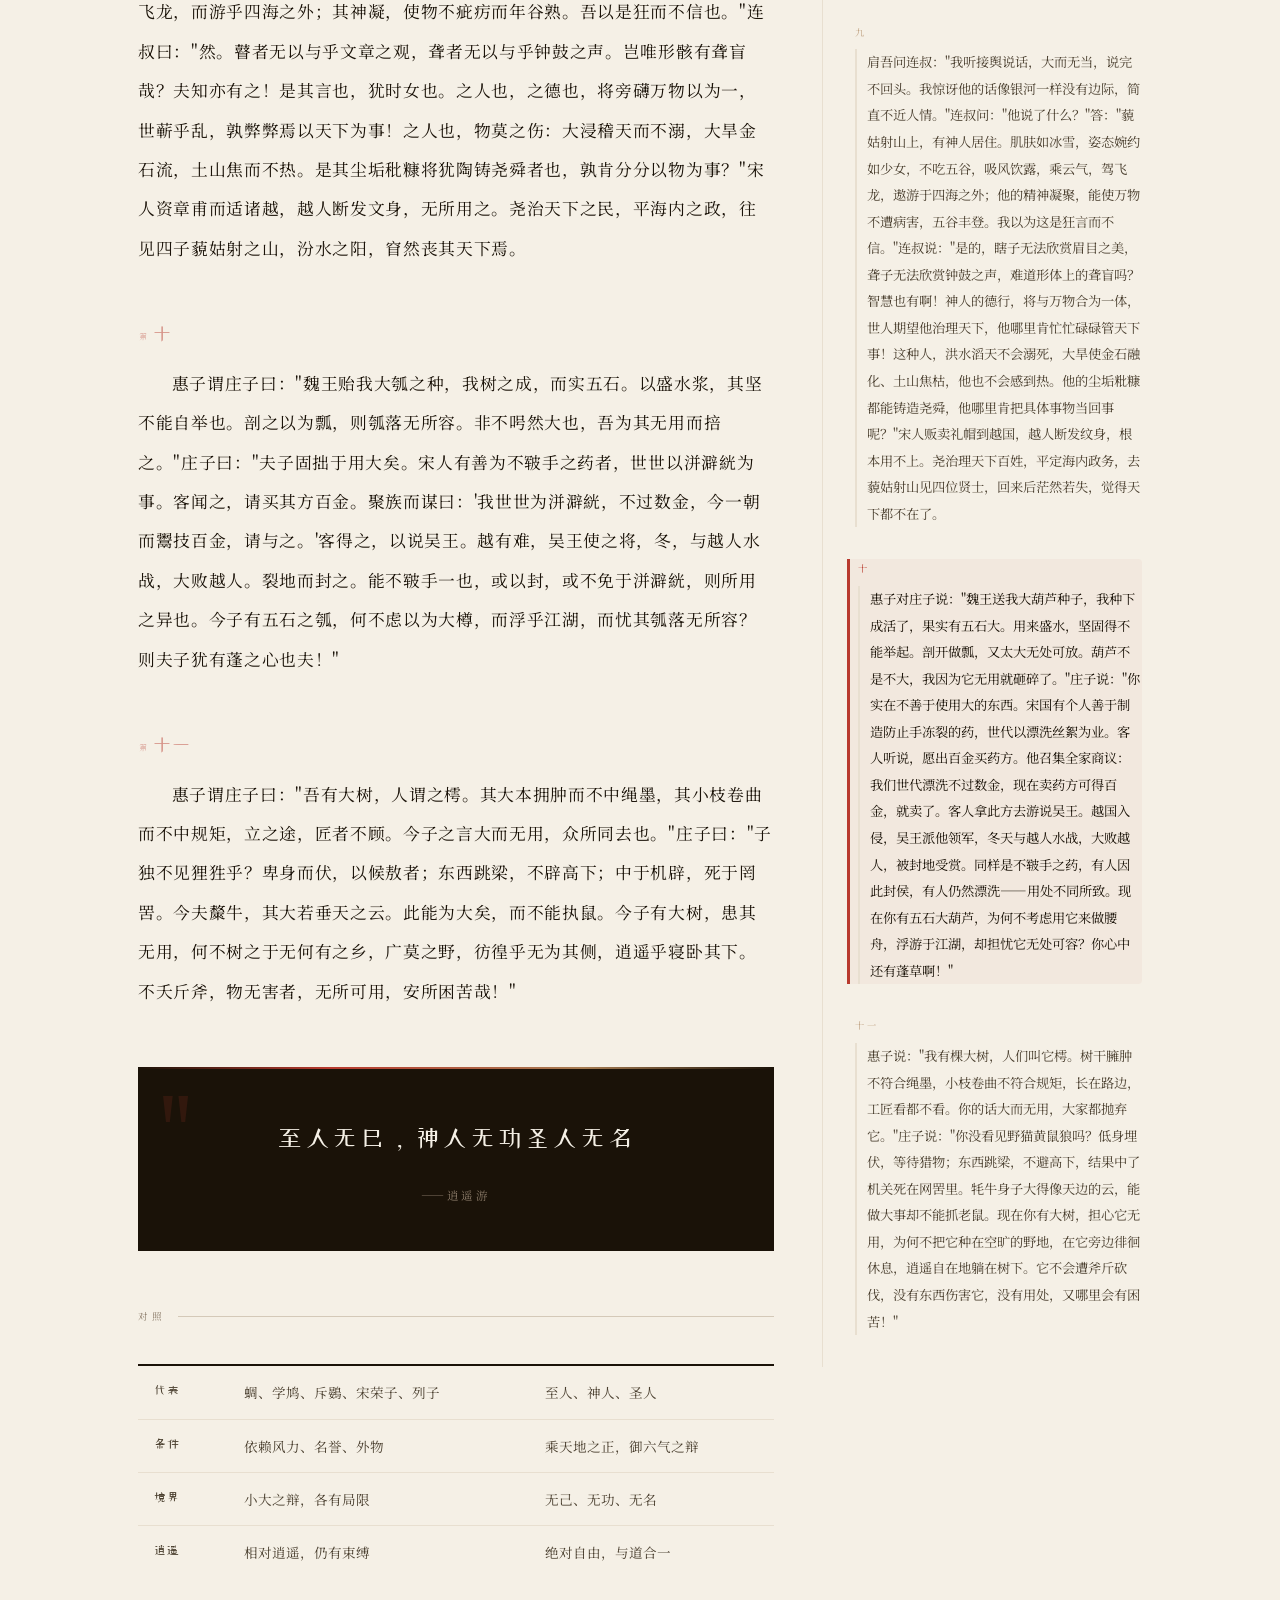
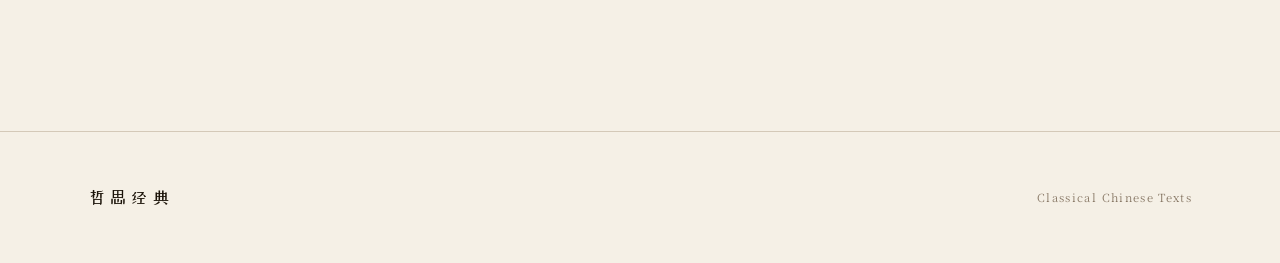
==== commit 3e3232e1: "音频播放器：预生成 MP3 + HTML5 Audio - article.html 改为播放预生成的 MP3 文件（audio/{id}.mp3） - HTML5 Audio API 替代浏览器 T" ====
--- a/article.html
+++ b/article.html
@@ -41,8 +41,11 @@
         <span id="audioToggleLabel">朗读</span>
       </button>
       <div class="audio-progress" id="audioProgress" style="display:none">
-        <span id="audioBlockNum"></span>
         <div class="audio-progress-bar"><div class="audio-progress-fill" id="audioProgressFill"></div></div>
+        <span id="audioTimeLabel"></span>
+        <button class="audio-stop" onclick="stopAudio()" title="停止">
+          <svg width="10" height="10" viewBox="0 0 24 24" fill="none" stroke="currentColor" stroke-width="2"><line x1="18" y1="6" x2="6" y2="18"/><line x1="6" y1="6" x2="18" y2="18"/></svg>
+        </button>
       </div>
     </div>
     <div class="text-grid">
@@ -239,6 +242,11 @@
       // Expose blocks for audio controller
       window.__articleBlocks = data.blocks || [];
 
+      // Init audio player for this article
+      if (articleAudio) { articleAudio.pause(); articleAudio = null; }
+      currentArticleId = data.id;
+      initAudioPlayer(data.id);
+
       observeReveal();
       updateProgress();
     }
@@ -287,131 +295,93 @@
       document.getElementById('pinyinToggle').classList.toggle('active', pinyinVisible);
     }
 
-    // ── Audio / TTS ──────────────────────────────────────────
-    let audioController = null;
+    // ── Audio Player (pre-generated MP3) ───────────────────
+    let articleAudio = null;
+    let currentArticleId = null;
+
+    function initAudioPlayer(id) {
+      currentArticleId = id;
+      articleAudio = new Audio(`audio/${id}.mp3`);
+      articleAudio.addEventListener('timeupdate', onAudioTimeUpdate);
+      articleAudio.addEventListener('ended', onAudioEnded);
+      articleAudio.addEventListener('play', onAudioPlay);
+      articleAudio.addEventListener('pause', onAudioPause);
+      articleAudio.addEventListener('error', () => {
+        stopAudio();
+        document.getElementById('audioToggle').style.display = 'none';
+      });
+    }
+
+    function onAudioTimeUpdate() {
+      if (!articleAudio || !articleAudio.duration) return;
+      const pct = (articleAudio.currentTime / articleAudio.duration) * 100;
+      document.getElementById('audioProgressFill').style.width = pct + '%';
+      const curr = formatTime(articleAudio.currentTime);
+      const dur = formatTime(articleAudio.duration);
+      document.getElementById('audioTimeLabel').textContent = `${curr} / ${dur}`;
+
+      // Highlight current block by proportion of audio
+      const blocks = window.__articleBlocks || [];
+      if (!blocks.length) return;
+      const blockIdx = Math.min(
+        Math.floor((articleAudio.currentTime / articleAudio.duration) * blocks.length),
+        blocks.length - 1
+      );
+      document.querySelectorAll('.orig-block').forEach((el, i) => {
+        el.classList.toggle('audio-active', i === blockIdx);
+      });
+      // Scroll into view
+      const activeEl = document.getElementById(`orig-${blockIdx}`);
+      if (activeEl) {
+        activeEl.scrollIntoView({ behavior: 'smooth', block: 'center' });
+      }
+    }
+
+    function onAudioEnded() {
+      stopAudio();
+    }
+
+    function onAudioPlay() {
+      document.getElementById('audioProgress').style.display = 'flex';
+      document.getElementById('audioToggle').classList.add('playing');
+      document.getElementById('audioToggleLabel').textContent = '暂停';
+      document.getElementById('audioIcon').innerHTML = '<rect x="6" y="4" width="4" height="16"/><rect x="14" y="4" width="4" height="16"/>';
+    }
+
+    function onAudioPause() {
+      document.getElementById('audioToggleLabel').textContent = '继续';
+      document.getElementById('audioIcon').innerHTML = '<polygon points="5 3 19 12 5 21 5 3"/>';
+    }
 
     function toggleAudio() {
-      if (!audioController) {
-        const blocks = window.__articleBlocks || [];
-        if (!blocks.length) return;
-        audioController = new AudioController(blocks);
-        audioController.onEnd = () => stopAudio();
-        audioController.onBlockChange = (i, total) => {
-          document.getElementById('audioBlockNum').textContent = `${i + 1} / ${total}`;
-          document.getElementById('audioProgressFill').style.width =
-            ((i + 1) / total * 100) + '%';
-        };
-        audioController.start();
-      }
-      if (audioController.isPlaying()) {
-        audioController.pause();
+      if (!articleAudio) {
+        if (!currentArticleId) return;
+        initAudioPlayer(currentArticleId);
+      }
+      if (articleAudio.paused) {
+        articleAudio.play();
       } else {
-        audioController.resume();
+        articleAudio.pause();
       }
     }
 
     function stopAudio() {
-      if (audioController) {
-        audioController.stop();
-        audioController = null;
+      if (articleAudio) {
+        articleAudio.pause();
+        articleAudio.currentTime = 0;
       }
       document.getElementById('audioProgress').style.display = 'none';
       document.getElementById('audioToggle').classList.remove('playing');
       document.getElementById('audioToggleLabel').textContent = '朗读';
       document.getElementById('audioIcon').innerHTML = '<polygon points="11 5 6 9 2 9 2 15 6 15 11 19 11 5"/><path d="M15.54 8.46a5 5 0 0 1 0 7.07"/><path d="M19.07 4.93a10 10 0 0 1 0 14.14"/>';
-    }
-
-    class AudioController {
-      constructor(blocks) {
-        this.blocks = blocks; // [{pinyin, orig}]
-        this.synth = window.speechSynthesis;
-        this.queue = [];
-        this.currentIndex = 0;
-        this.paused = false;
-        this.utterance = null;
-        this._boundEnd = this._onEnd.bind(this);
-      }
-
-      isPlaying() {
-        return this.synth.paused || (this.synth.speaking && !this.paused);
-      }
-
-      start() {
-        // Show progress bar
-        document.getElementById('audioProgress').style.display = 'flex';
-        document.getElementById('audioToggle').classList.add('playing');
-        document.getElementById('audioToggleLabel').textContent = '暂停';
-        document.getElementById('audioIcon').innerHTML = '<rect x="6" y="4" width="4" height="16"/><rect x="14" y="4" width="4" height="16"/>';
-        this._speakNext();
-      }
-
-      _speakNext() {
-        if (this.currentIndex >= this.blocks.length) {
-          this._cleanup();
-          if (this.onEnd) this.onEnd();
-          return;
-        }
-        const block = this.blocks[this.currentIndex];
-        const text = block.pinyin || block.orig;
-
-        // Highlight current block
-        document.querySelectorAll('.orig-block').forEach((el, i) => el.classList.remove('audio-active'));
-        const currentEl = document.getElementById(`orig-${this.currentIndex}`);
-        if (currentEl) {
-          currentEl.classList.add('audio-active');
-          currentEl.scrollIntoView({ behavior: 'smooth', block: 'center' });
-        }
-        if (this.onBlockChange) this.onBlockChange(this.currentIndex, this.blocks.length);
-
-        const utt = new SpeechSynthesisUtterance(text);
-        utt.lang = 'zh-CN';
-        utt.rate = 0.85;
-        utt.pitch = 1.0;
-        // Try to pick a Chinese voice
-        const voices = this.synth.getVoices();
-        const zhVoice = voices.find(v => v.lang.startsWith('zh'));
-        if (zhVoice) utt.voice = zhVoice;
-
-        utt.onend = this._boundEnd;
-        utt.onerror = this._boundEnd;
-        this.utterance = utt;
-        this.synth.speak(utt);
-      }
-
-      _onEnd() {
-        if (this.paused) return;
-        this.currentIndex++;
-        this._speakNext();
-      }
-
-      pause() {
-        this.paused = true;
-        this.synth.pause();
-        document.getElementById('audioToggleLabel').textContent = '继续';
-        document.getElementById('audioIcon').innerHTML = '<polygon points="5 3 19 12 5 21 5 3"/>';
-      }
-
-      resume() {
-        this.paused = false;
-        this.synth.resume();
-        document.getElementById('audioToggleLabel').textContent = '暂停';
-        document.getElementById('audioIcon').innerHTML = '<rect x="6" y="4" width="4" height="16"/><rect x="14" y="4" width="4" height="16"/>';
-      }
-
-      stop() {
-        this._cleanup();
-        this.synth.cancel();
-      }
-
-      _cleanup() {
-        document.querySelectorAll('.orig-block').forEach(el => el.classList.remove('audio-active'));
-      }
-    }
-
-    // Pre-load voices (needed for Chrome)
-    if (window.speechSynthesis) {
-      window.speechSynthesis.getVoices();
-      window.speechSynthesis.onvoiceschanged = () => window.speechSynthesis.getVoices();
+      document.querySelectorAll('.orig-block').forEach(el => el.classList.remove('audio-active'));
+    }
+
+    function formatTime(s) {
+      if (!s || isNaN(s)) return '0:00';
+      const m = Math.floor(s / 60);
+      const sec = Math.floor(s % 60);
+      return `${m}:${sec.toString().padStart(2, '0')}`;
     }
 
     loadArticle();
--- a/source_code/nav.css
+++ b/source_code/nav.css
@@ -272,10 +272,10 @@
 .audio-progress {
   display: flex;
   align-items: center;
-  gap: 10px;
-  font-size: 0.65rem;
-  color: var(--muted);
-  letter-spacing: 0.1em;
+  gap: 8px;
+  font-size: 0.62rem;
+  color: var(--muted);
+  letter-spacing: 0.05em;
 }
 .audio-progress-bar {
   width: 80px;
@@ -284,11 +284,33 @@
   border-radius: 1px;
   overflow: hidden;
 }
+#audioTimeLabel {
+  min-width: 70px;
+  text-align: center;
+}
 .audio-progress-fill {
   height: 100%;
   background: linear-gradient(to right, var(--vermilion), var(--gold));
   width: 0%;
   transition: width 0.3s ease;
+}
+.audio-stop {
+  display: inline-flex;
+  align-items: center;
+  justify-content: center;
+  width: 18px;
+  height: 18px;
+  border-radius: 50%;
+  border: 1px solid var(--border);
+  background: transparent;
+  cursor: pointer;
+  color: var(--muted);
+  padding: 0;
+  transition: color 0.15s, border-color 0.15s;
+}
+.audio-stop:hover {
+  color: var(--vermilion);
+  border-color: var(--vermilion);
 }
 .text-grid {
   display: grid;
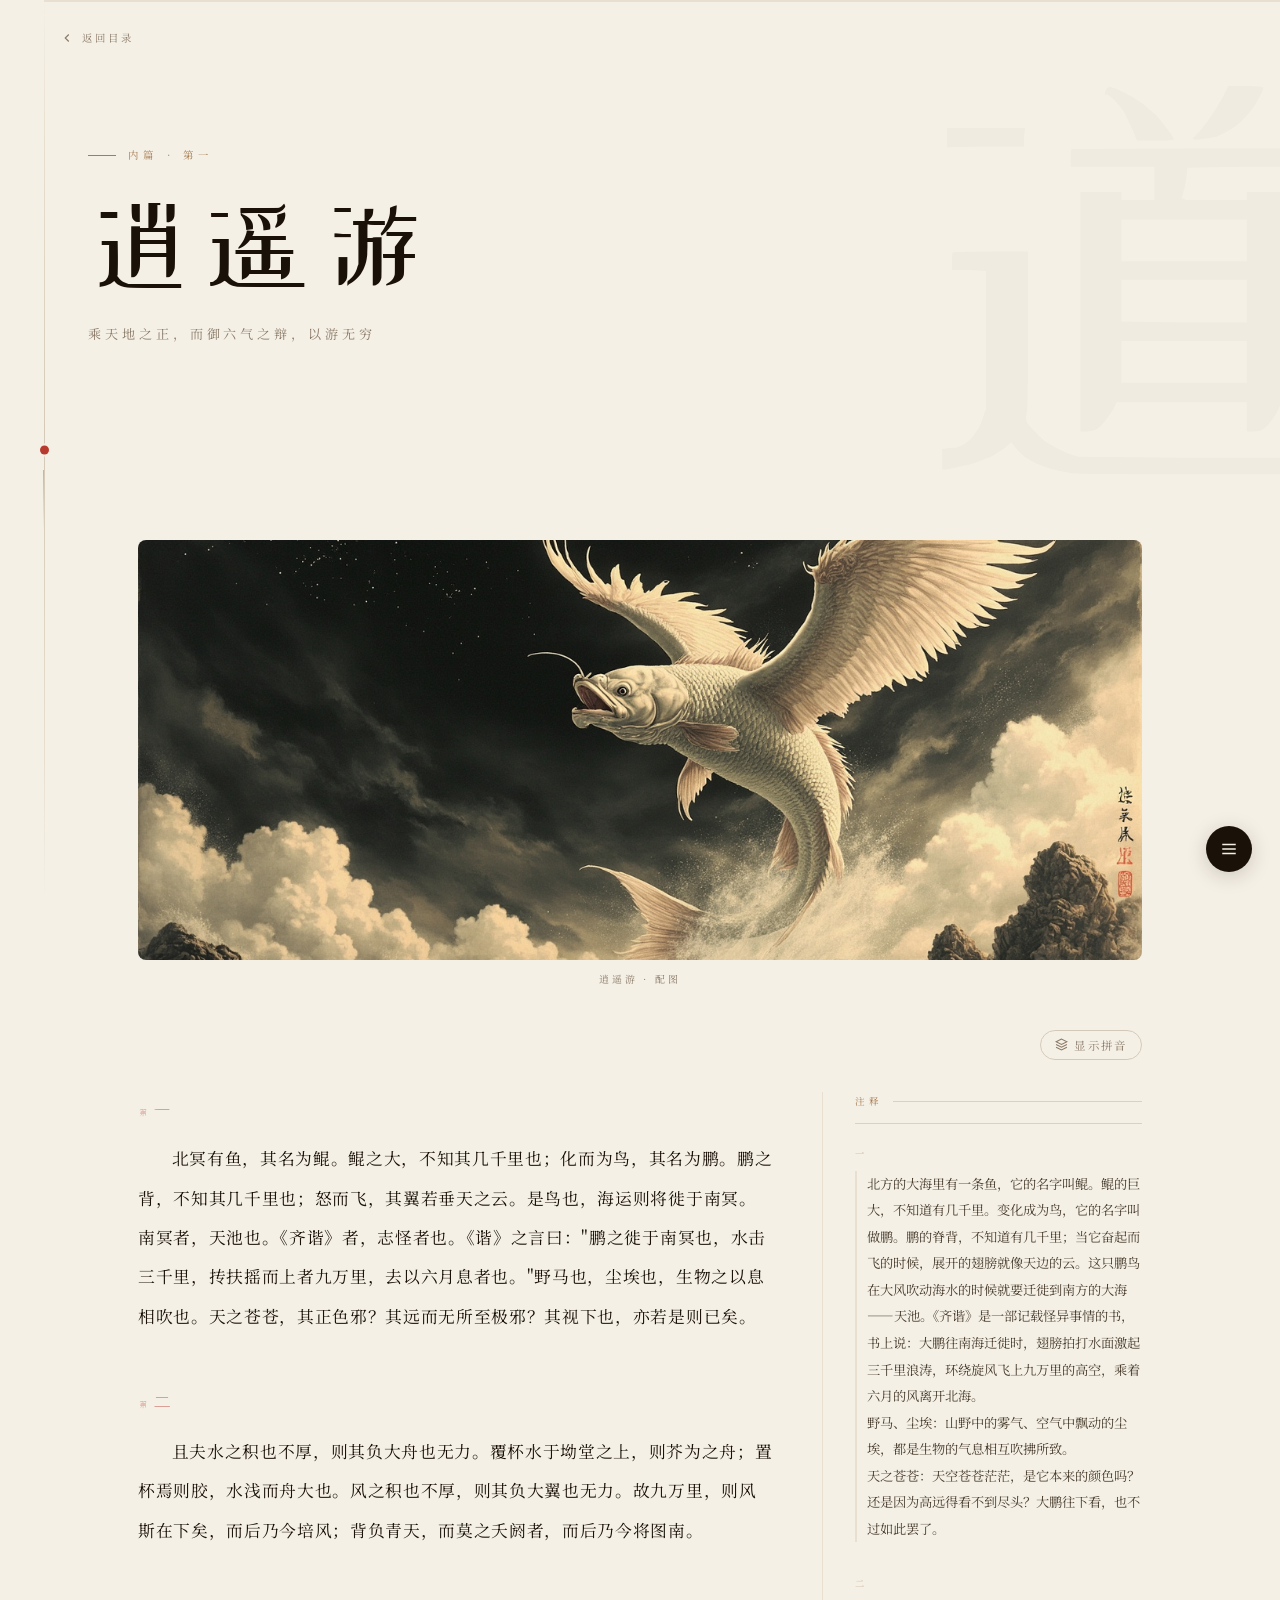
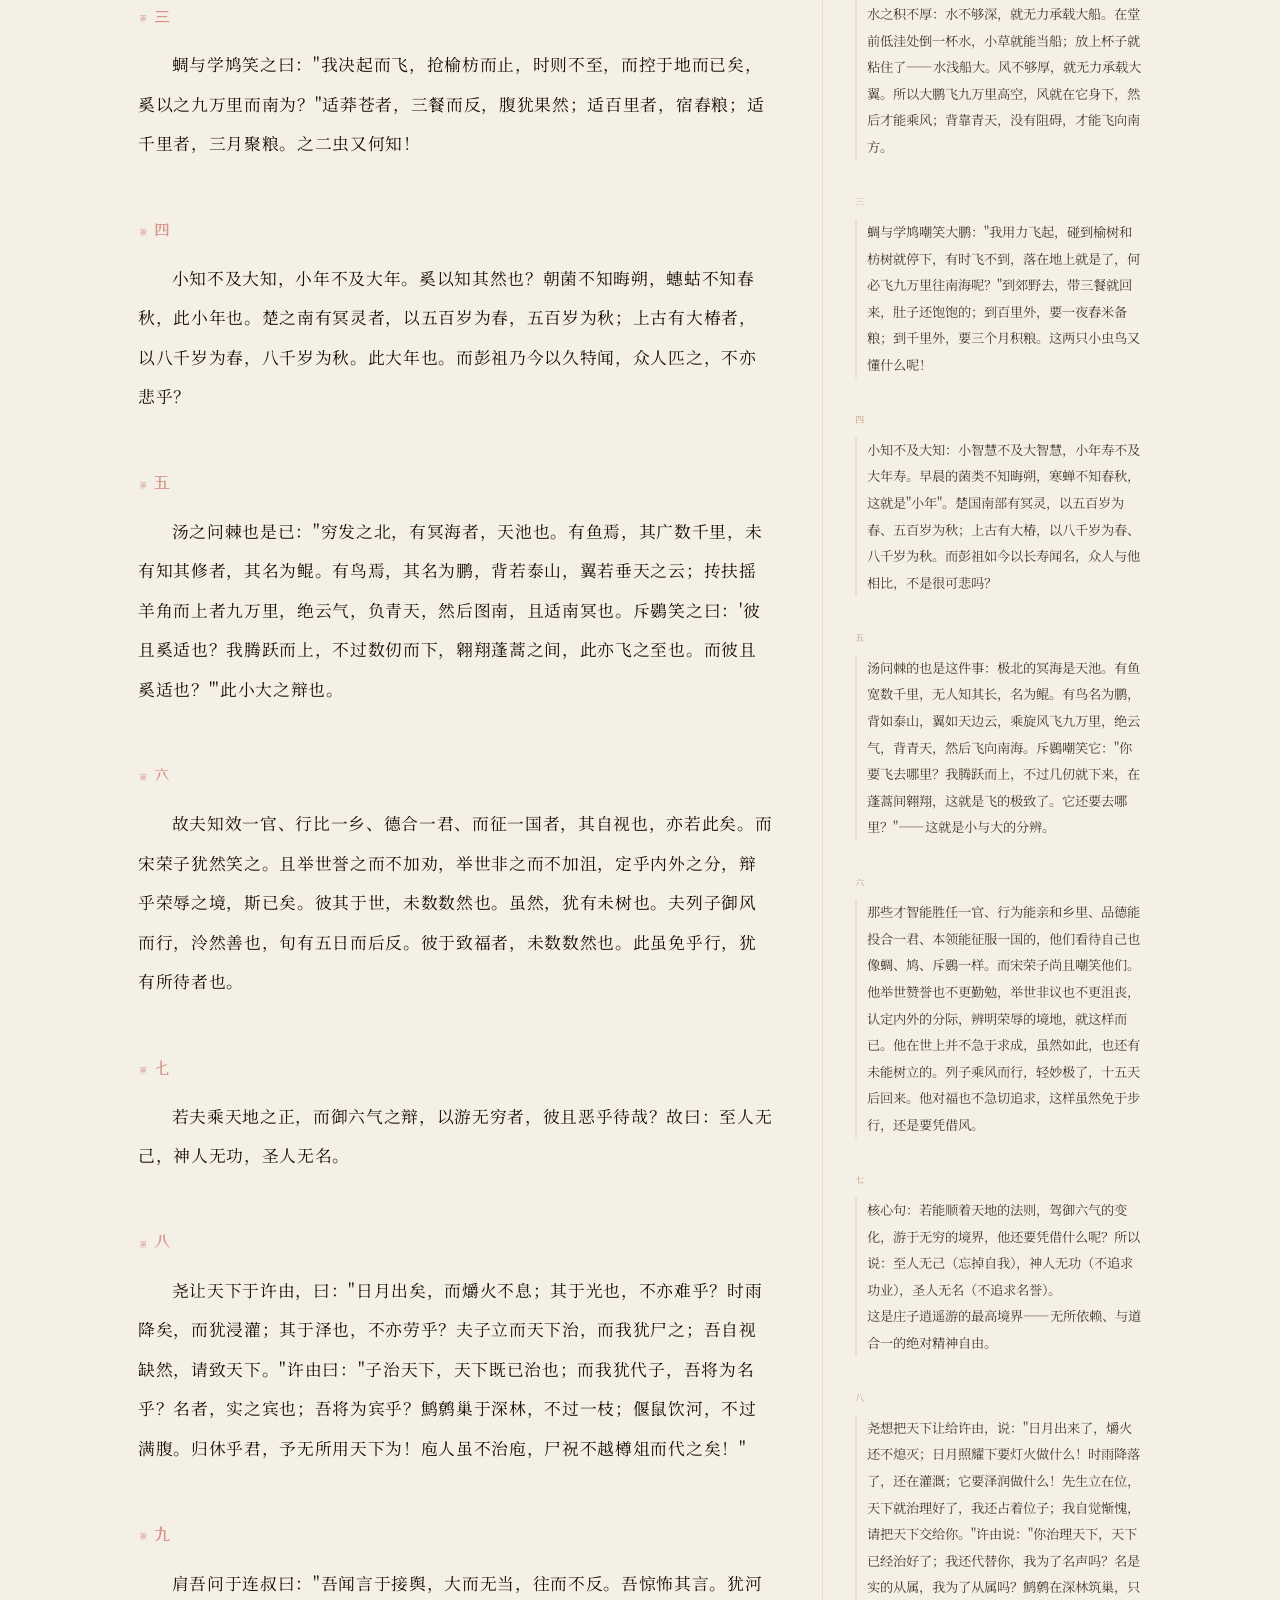
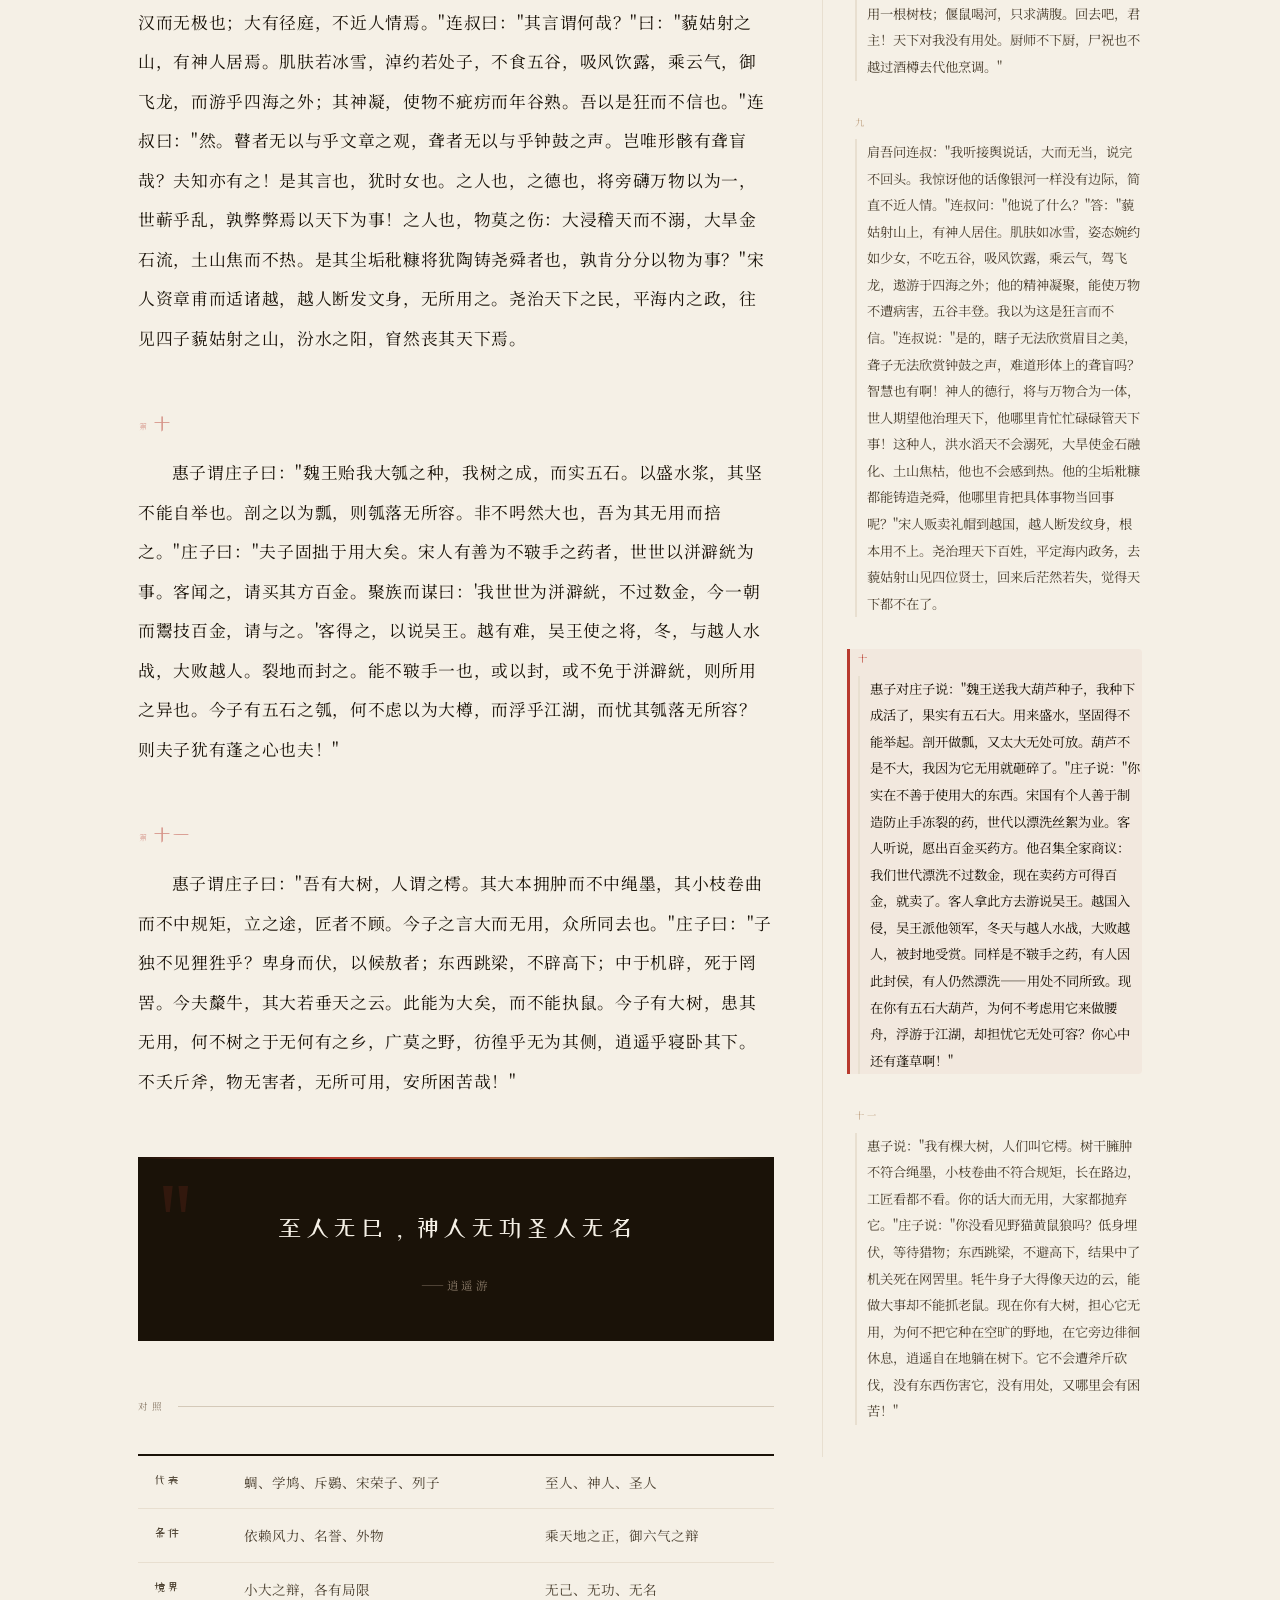
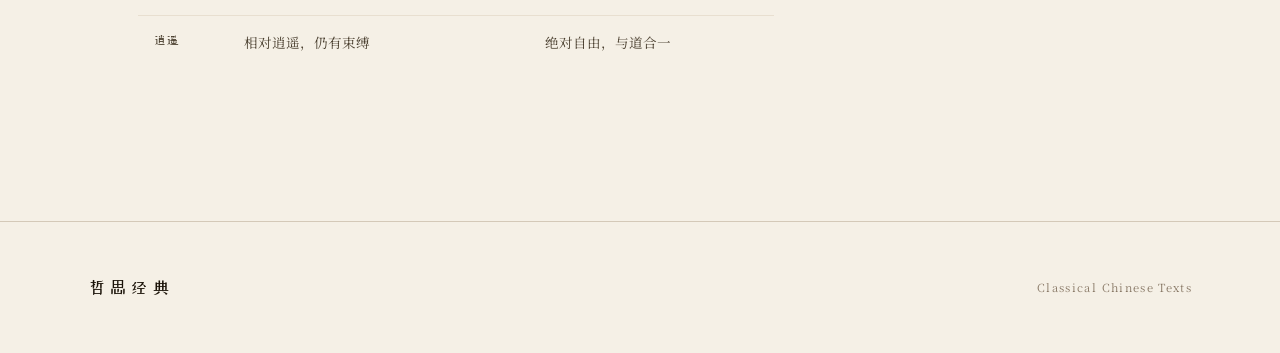
==== commit 84ca8985: "文章配图：《逍遥游》示例 - Hero 下方展示文章配图（images/{id}.png） - 图片全宽，圆角，古典水墨风格 - 图片加载成功后才显示 - 《逍遥游》配图已生成（400K 水墨风）  " ====
--- a/article.html
+++ b/article.html
@@ -28,6 +28,12 @@
     <h1 class="hero-title" id="hero-title">逍遥游</h1>
     <div class="hero-subtitle" id="hero-subtitle"></div>
   </section>
+
+  <!-- Article Illustration -->
+  <div class="article-illustration" id="articleIllustration" style="display:none">
+    <img id="illustrationImg" src="" alt="">
+    <div class="illustration-caption" id="illustrationCaption"></div>
+  </div>
 
   <!-- Reading Area -->
   <div class="reading-area" id="reading-area">
@@ -247,6 +253,18 @@
       currentArticleId = data.id;
       initAudioPlayer(data.id);
 
+      // Show illustration if exists
+      const illusImg = document.getElementById('illustrationImg');
+      const illusDiv = document.getElementById('articleIllustration');
+      const illusCaption = document.getElementById('illustrationCaption');
+      const imgPath = `images/${data.id}.png`;
+      illusImg.src = imgPath;
+      illusImg.onload = () => {
+        illusDiv.style.display = 'block';
+        illusCaption.textContent = data.title + ' · 配图';
+      };
+      illusImg.onerror = () => { illusDiv.style.display = 'none'; };
+
       observeReveal();
       updateProgress();
     }
--- a/source_code/nav.css
+++ b/source_code/nav.css
@@ -82,13 +82,36 @@
 
 /* ── Hero 区域 ── */
 .hero {
-  min-height: 100vh;
+  min-height: 60vh;
   display: flex;
   flex-direction: column;
   justify-content: center;
   padding: 0 100px 0 88px;
   position: relative;
   overflow: hidden;
+}
+
+/* ── 文章配图 ── */
+.article-illustration {
+  max-width: 1100px;
+  margin: 0 auto;
+  padding: 0 48px;
+  opacity: 0;
+  animation: fadeUp 0.9s cubic-bezier(0.22,1,0.36,1) forwards 0.6s;
+}
+.article-illustration img {
+  width: 100%;
+  border-radius: 8px;
+  display: block;
+  max-height: 420px;
+  object-fit: cover;
+}
+.illustration-caption {
+  text-align: center;
+  font-size: 0.62rem;
+  letter-spacing: 0.3em;
+  color: var(--muted);
+  margin-top: 10px;
 }
 .hero::after {
   content: '道';
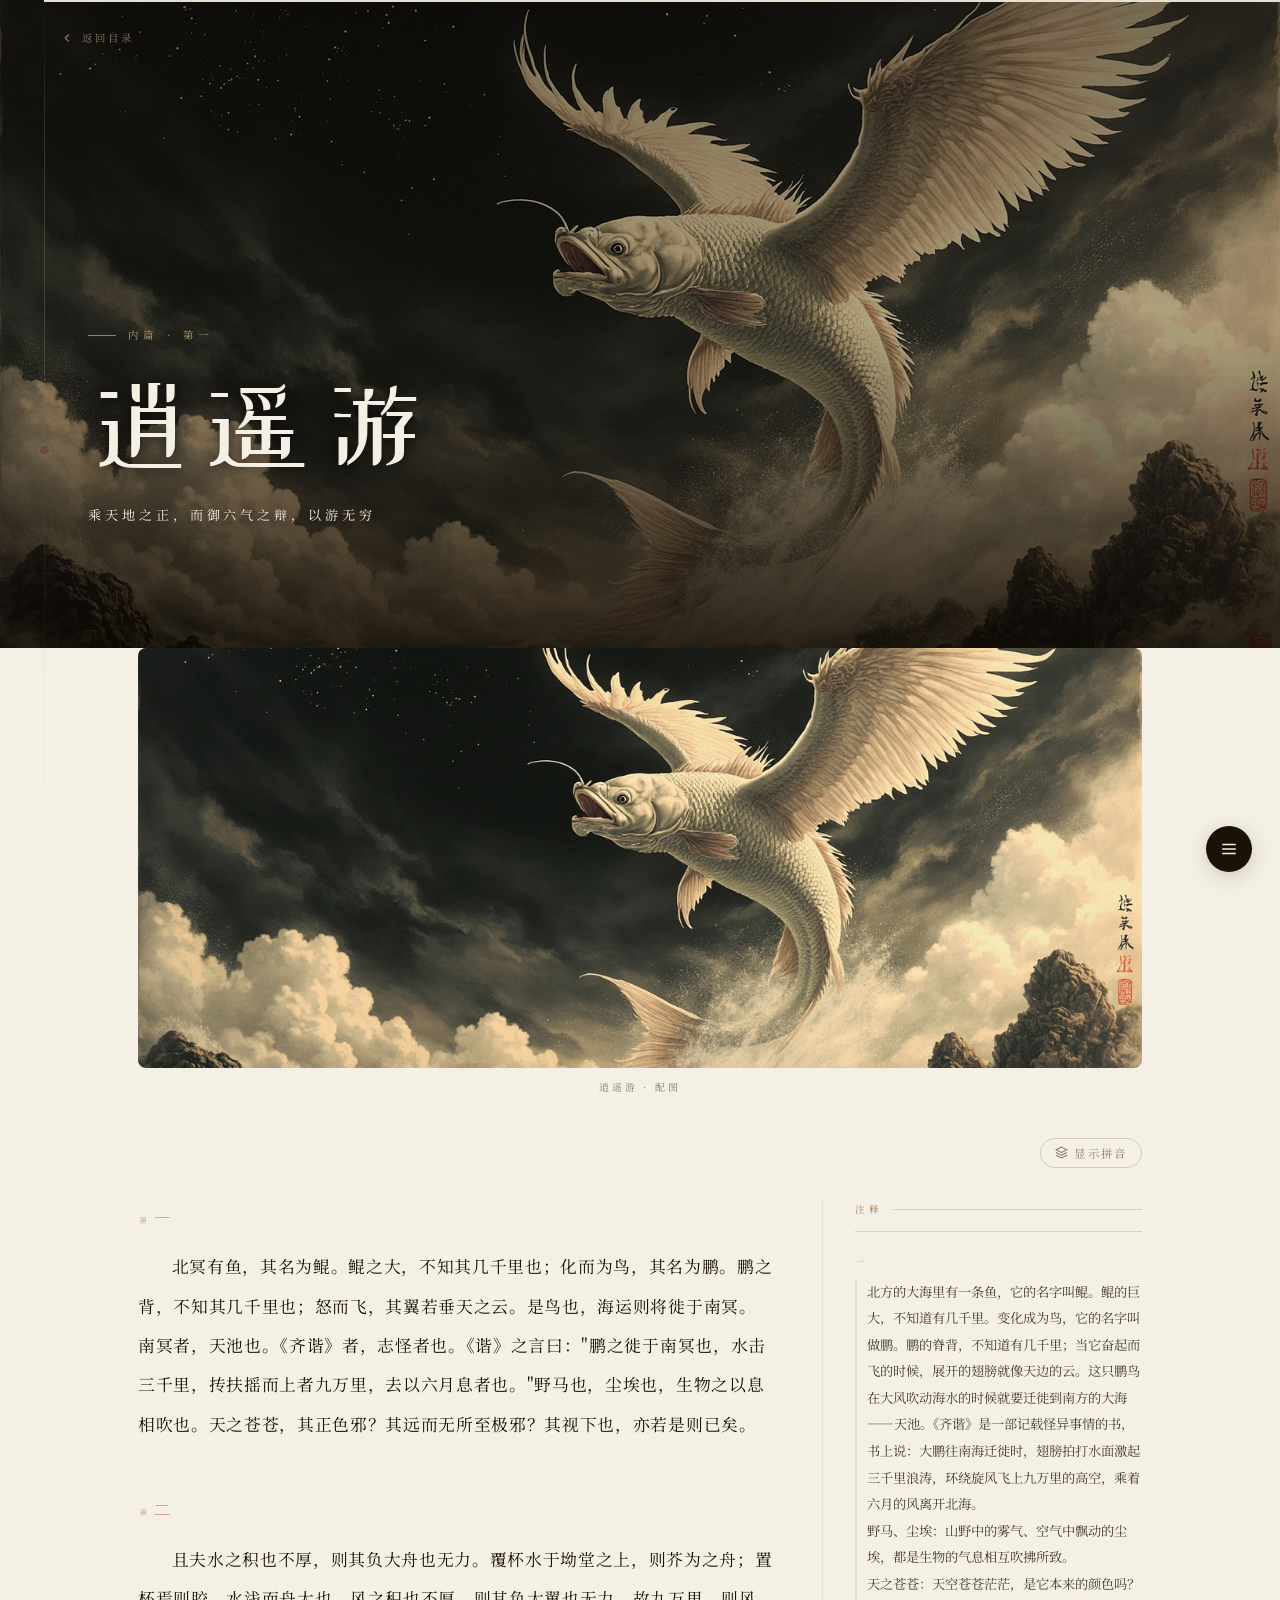
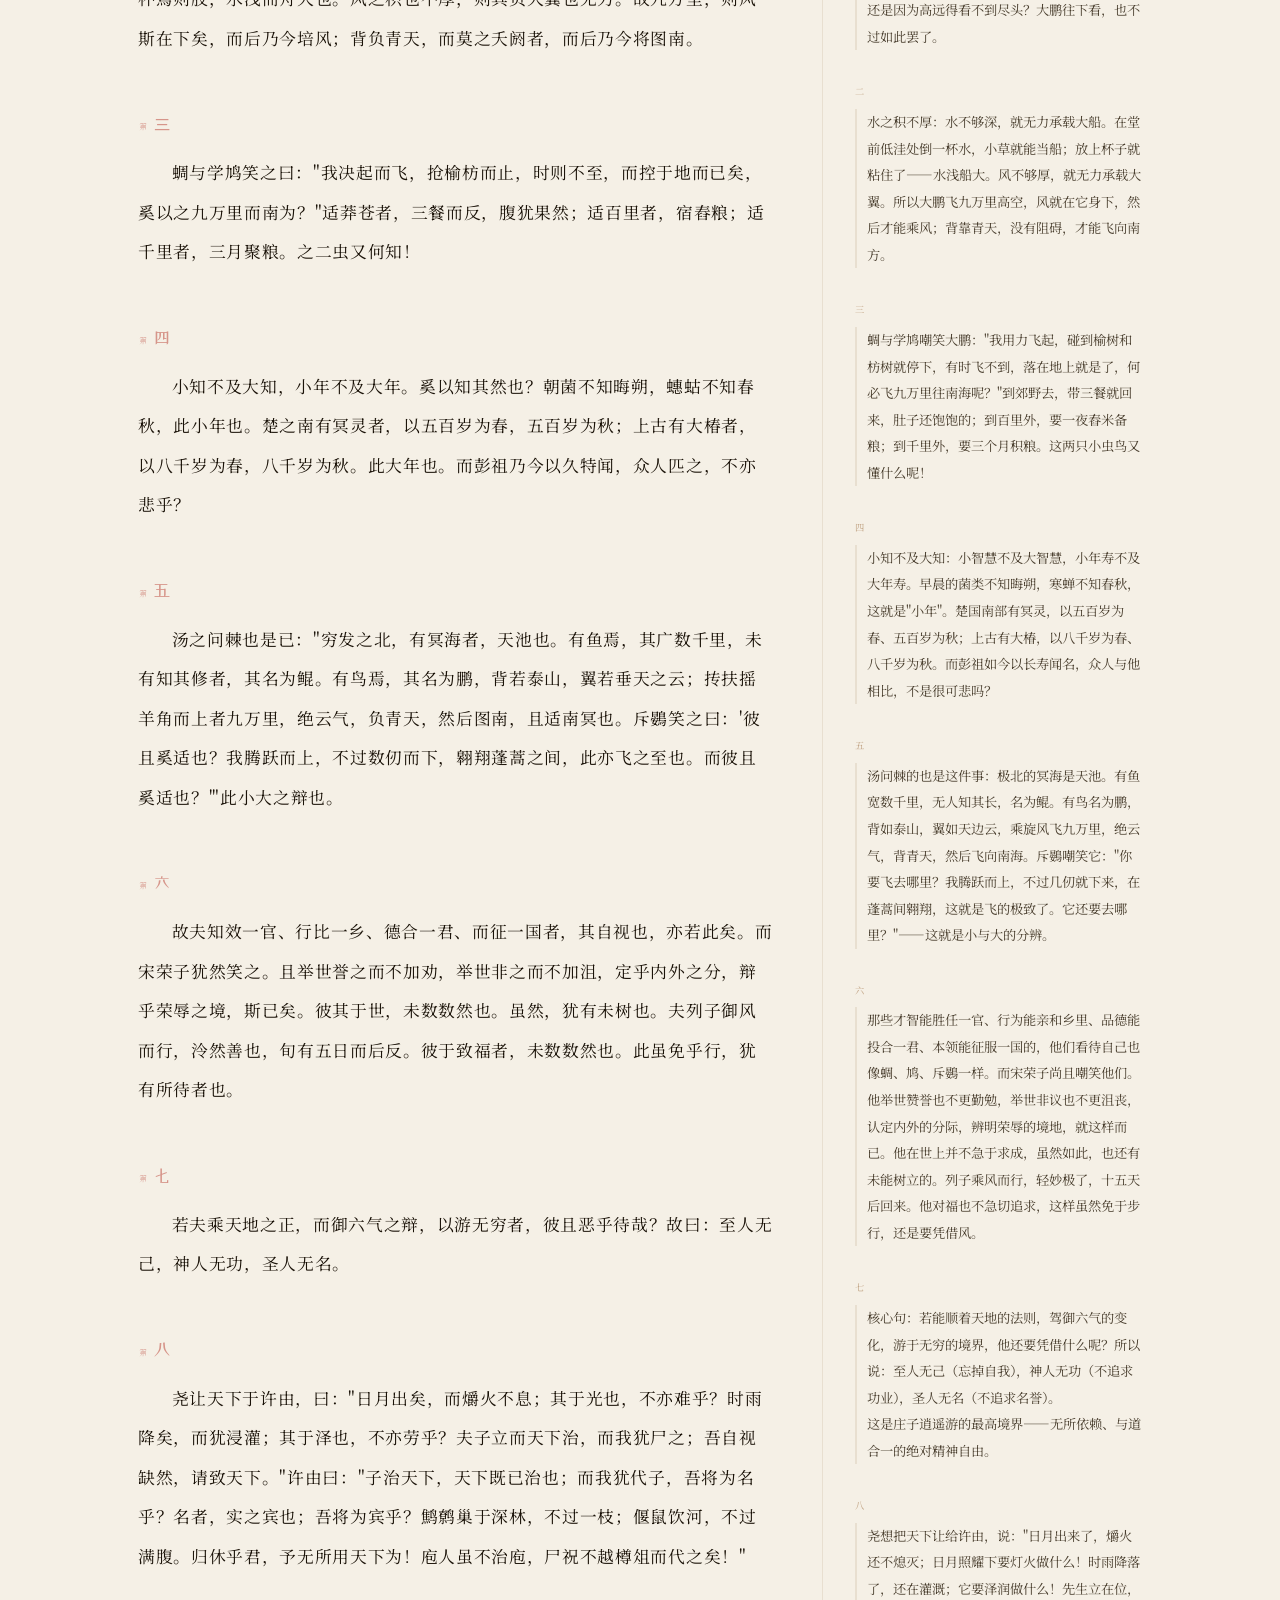
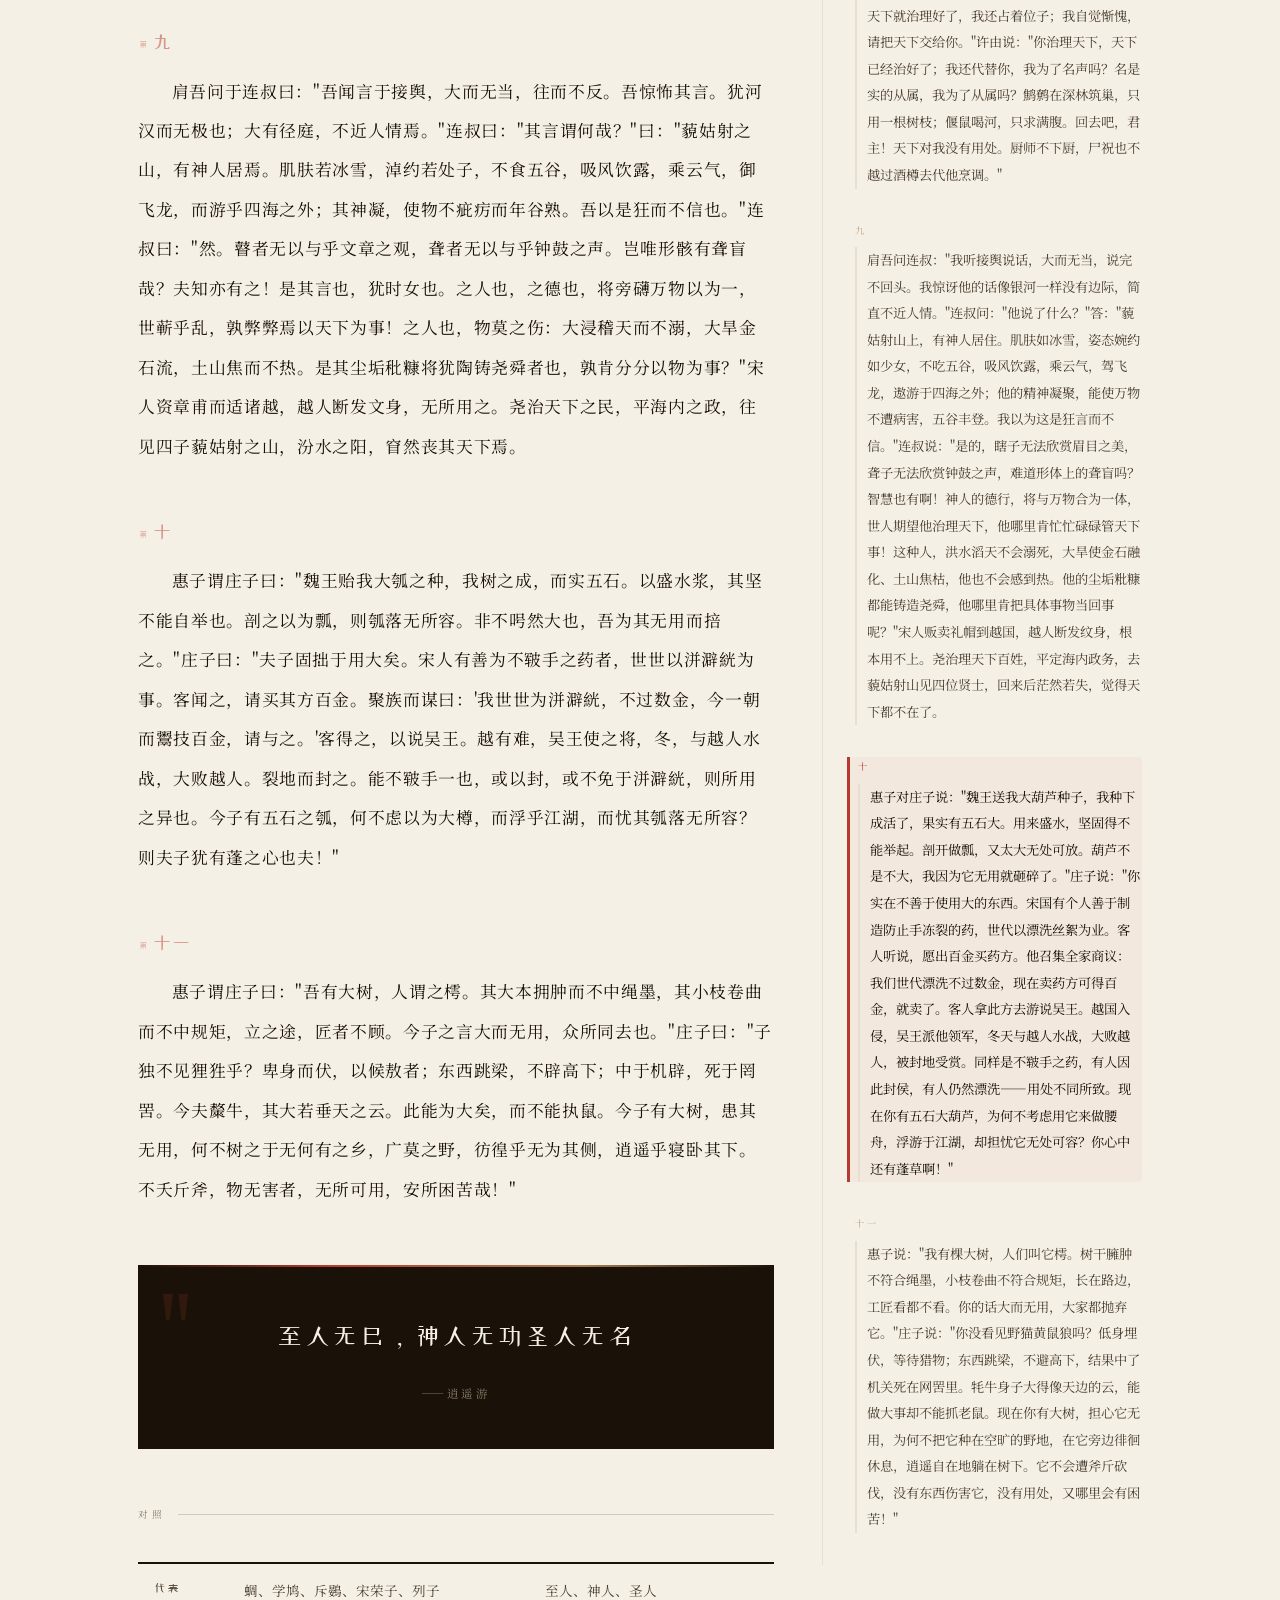
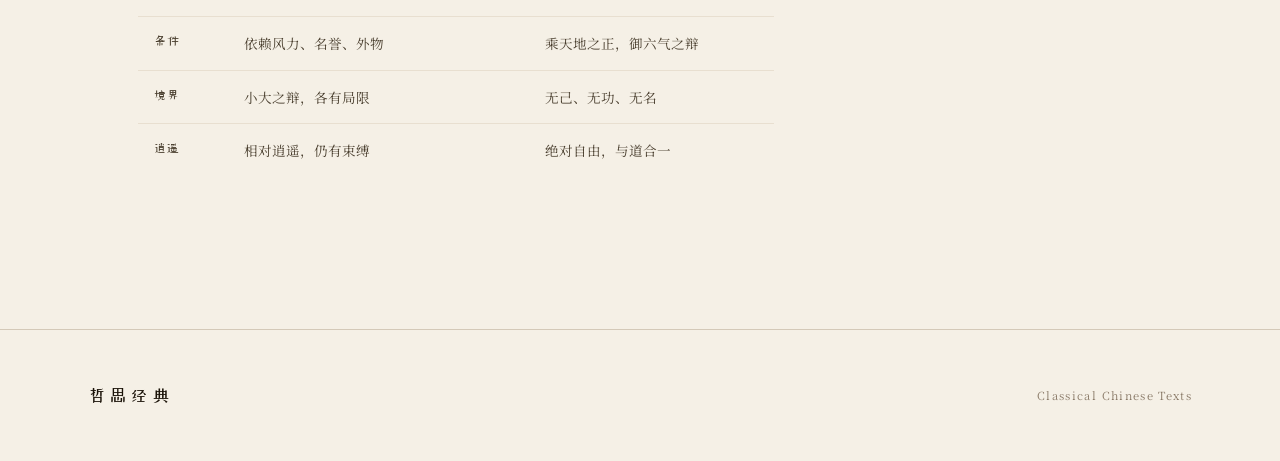
==== commit 9ff44c49: "Hero 与配图融合：配图成为 Hero 背景，标题叠加其上 - 配图扩展为 Hero 全屏背景，营造"画卷题字"效果 - Hero 加深色渐变叠加层，保证标题可读性 - 标题/副标题叠加在配图上方，" ====
--- a/article.html
+++ b/article.html
@@ -27,9 +27,10 @@
     <div class="hero-label" id="hero-label"></div>
     <h1 class="hero-title" id="hero-title">逍遥游</h1>
     <div class="hero-subtitle" id="hero-subtitle"></div>
+    <div class="hero-overlay" id="heroOverlay"></div>
   </section>
 
-  <!-- Article Illustration -->
+  <!-- Article Illustration (shown below hero, full width) -->
   <div class="article-illustration" id="articleIllustration" style="display:none">
     <img id="illustrationImg" src="" alt="">
     <div class="illustration-caption" id="illustrationCaption"></div>
@@ -253,17 +254,45 @@
       currentArticleId = data.id;
       initAudioPlayer(data.id);
 
-      // Show illustration if exists
+      // Show illustration: as hero background + below-hero strip
       const illusImg = document.getElementById('illustrationImg');
       const illusDiv = document.getElementById('articleIllustration');
       const illusCaption = document.getElementById('illustrationCaption');
+      const heroOverlay = document.getElementById('heroOverlay');
+      const hero = document.getElementById('hero');
       const imgPath = `images/${data.id}.png`;
+
       illusImg.src = imgPath;
       illusImg.onload = () => {
         illusDiv.style.display = 'block';
         illusCaption.textContent = data.title + ' · 配图';
+
+        // Set as hero background with gradient overlay
+        hero.style.backgroundImage = `url(${imgPath})`;
+        hero.style.backgroundSize = 'cover';
+        hero.style.backgroundPosition = 'center';
+        // Dark gradient to make title readable over image
+        heroOverlay.style.background = `linear-gradient(
+          to bottom,
+          rgba(10,6,2,0.55) 0%,
+          rgba(10,6,2,0.30) 50%,
+          rgba(10,6,2,0.70) 85%,
+          rgba(10,6,2,0.85) 100%
+        )`;
+        // Make text light over image
+        document.querySelectorAll('.hero-label, .hero-title, .hero-subtitle').forEach(el => {
+          el.style.color = '#f5f0e6';
+          el.style.textShadow = '0 2px 12px rgba(0,0,0,0.6)';
+        });
+        document.querySelector('.hero-label').style.color = 'rgba(201,168,124,0.9)';
+        // Hide side-rule dot when over image (contrast issues)
+        document.querySelector('.side-rule').style.opacity = '0.3';
       };
-      illusImg.onerror = () => { illusDiv.style.display = 'none'; };
+      illusImg.onerror = () => {
+        illusDiv.style.display = 'none';
+        hero.style.backgroundImage = '';
+        heroOverlay.style.background = '';
+      };
 
       observeReveal();
       updateProgress();
--- a/source_code/nav.css
+++ b/source_code/nav.css
@@ -82,13 +82,23 @@
 
 /* ── Hero 区域 ── */
 .hero {
-  min-height: 60vh;
+  min-height: 72vh;
   display: flex;
   flex-direction: column;
-  justify-content: center;
-  padding: 0 100px 0 88px;
+  justify-content: flex-end;
+  padding: 0 100px 72px 88px;
   position: relative;
   overflow: hidden;
+  background-color: var(--ink);
+  background-size: cover;
+  background-position: center;
+  transition: background-image 0.6s ease;
+}
+.hero-overlay {
+  position: absolute;
+  inset: 0;
+  pointer-events: none;
+  z-index: 1;
 }
 
 /* ── 文章配图 ── */
@@ -138,6 +148,8 @@
   display: flex;
   align-items: center;
   gap: 12px;
+  position: relative;
+  z-index: 2;
 }
 .hero-label::before {
   content: '';
@@ -155,6 +167,8 @@
   margin-bottom: 24px;
   opacity: 0;
   animation: fadeUp 1s cubic-bezier(0.22,1,0.36,1) forwards 0.35s;
+  position: relative;
+  z-index: 2;
 }
 .hero-sub, .hero-subtitle {
   font-size: 0.82rem;
@@ -163,6 +177,24 @@
   margin-bottom: 48px;
   opacity: 0;
   animation: fadeUp 0.9s cubic-bezier(0.22,1,0.36,1) forwards 0.5s;
+  position: relative;
+  z-index: 2;
+}
+.hero::after {
+  content: '道';
+  position: absolute;
+  right: -5%;
+  top: 50%;
+  transform: translateY(-50%);
+  font-family: "ZCOOL XiaoWei", serif;
+  font-size: 38vw;
+  color: var(--ink);
+  opacity: 0.018;
+  line-height: 1;
+  pointer-events: none;
+  user-select: none;
+  letter-spacing: -0.05em;
+  z-index: 0;
 }
 .hero-quote {
   max-width: 460px;
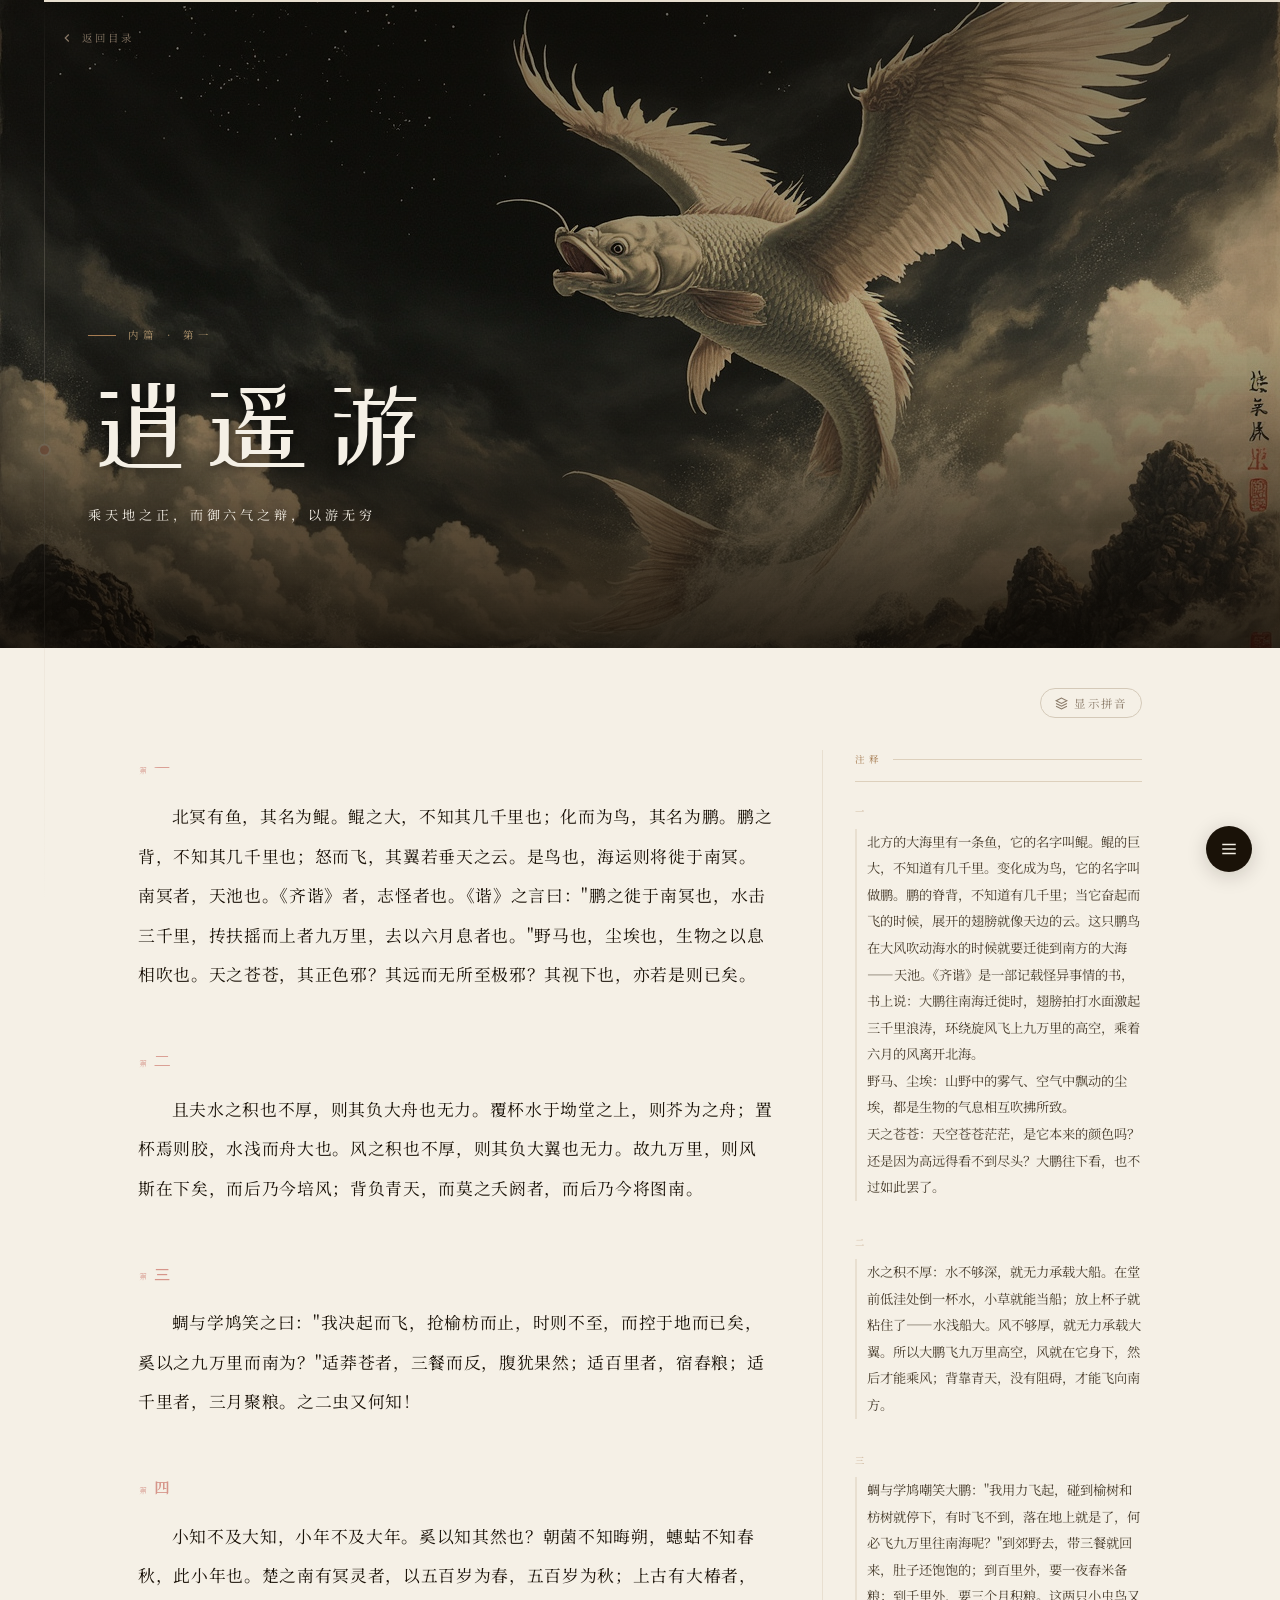
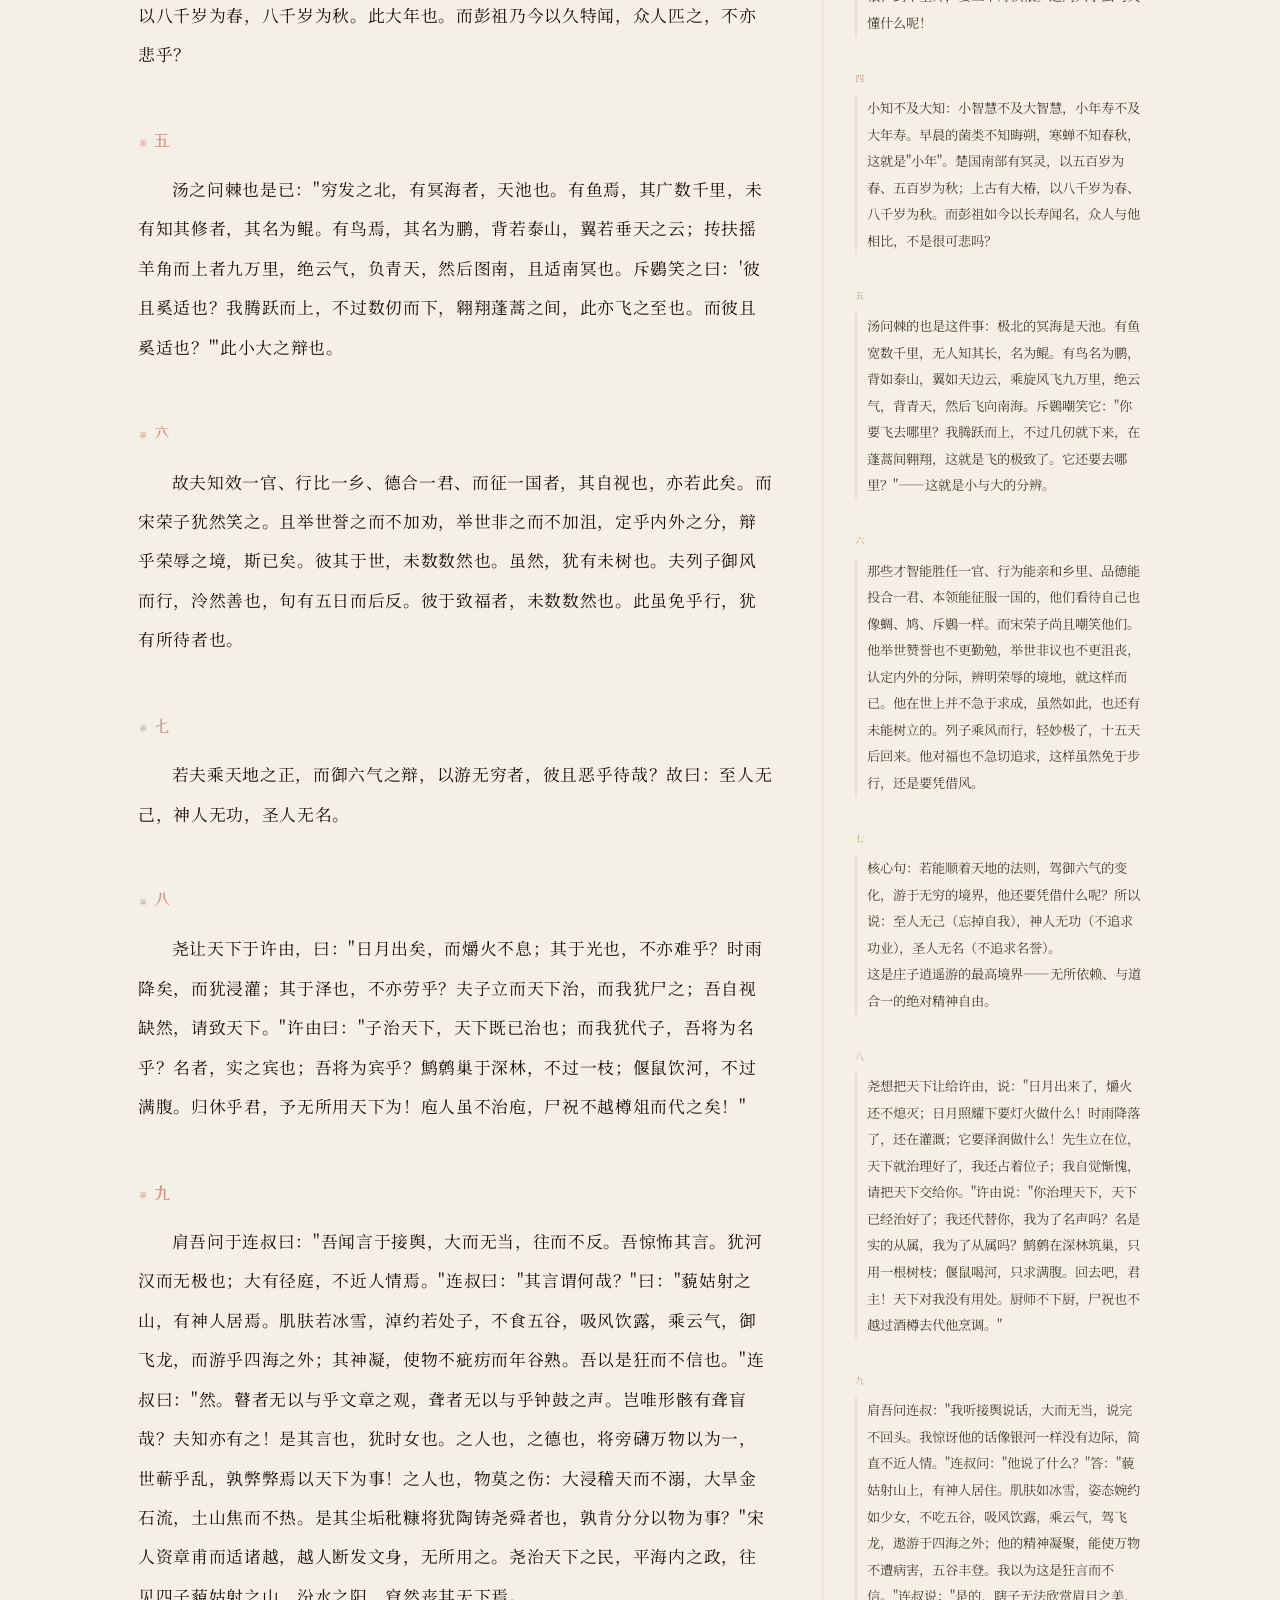
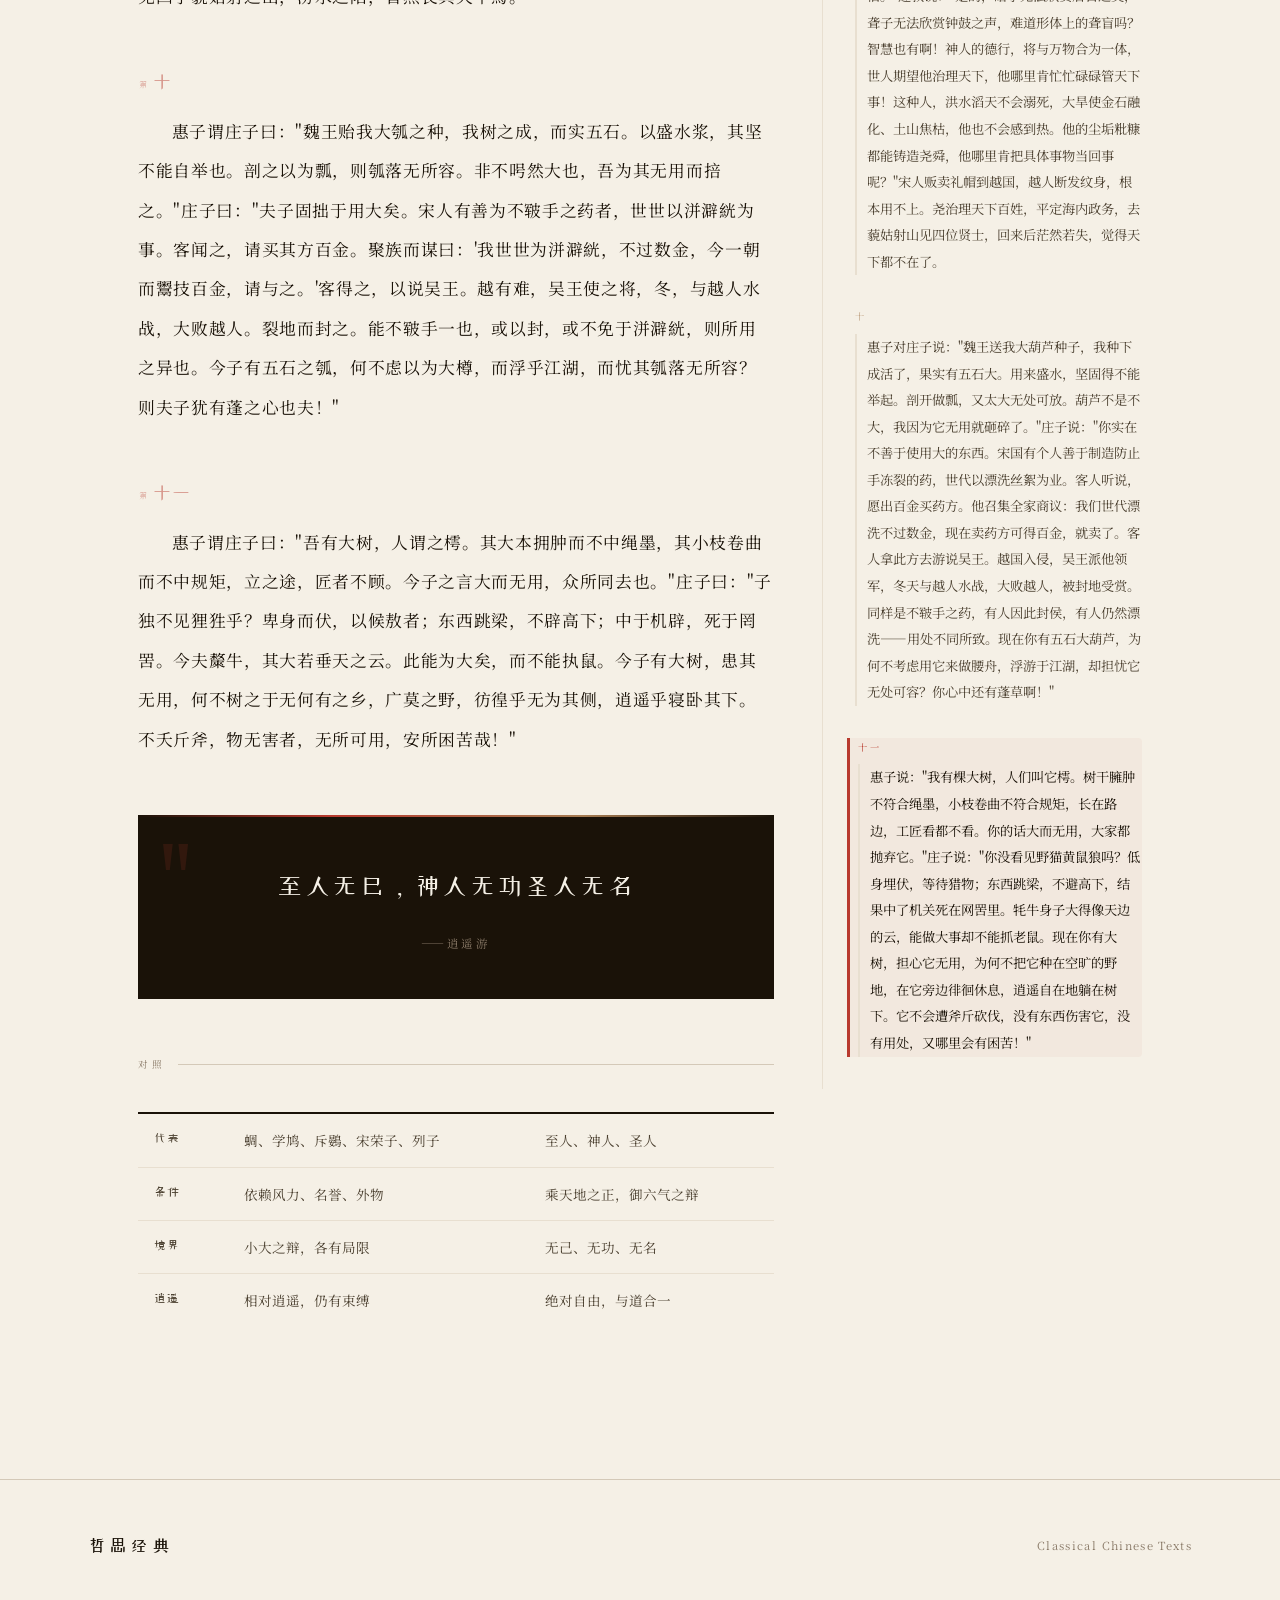
==== commit b288d1fa: "清理重复配图：hero 即配图，无多余图片 - 配图仅作 hero 背景，不再重复展示 - 隐藏 img 元素仅用于触发 onload 事件  Co-Authored-By: Claude Opus " ====
--- a/article.html
+++ b/article.html
@@ -30,11 +30,8 @@
     <div class="hero-overlay" id="heroOverlay"></div>
   </section>
 
-  <!-- Article Illustration (shown below hero, full width) -->
-  <div class="article-illustration" id="articleIllustration" style="display:none">
-    <img id="illustrationImg" src="" alt="">
-    <div class="illustration-caption" id="illustrationCaption"></div>
-  </div>
+  <!-- Hidden image loader for hero background -->
+  <img id="illustrationImg" src="" style="display:none" alt="">
 
   <!-- Reading Area -->
   <div class="reading-area" id="reading-area">
@@ -254,24 +251,18 @@
       currentArticleId = data.id;
       initAudioPlayer(data.id);
 
-      // Show illustration: as hero background + below-hero strip
+      // Show illustration: hero background image with gradient overlay
       const illusImg = document.getElementById('illustrationImg');
-      const illusDiv = document.getElementById('articleIllustration');
-      const illusCaption = document.getElementById('illustrationCaption');
       const heroOverlay = document.getElementById('heroOverlay');
       const hero = document.getElementById('hero');
       const imgPath = `images/${data.id}.png`;
 
       illusImg.src = imgPath;
       illusImg.onload = () => {
-        illusDiv.style.display = 'block';
-        illusCaption.textContent = data.title + ' · 配图';
-
         // Set as hero background with gradient overlay
         hero.style.backgroundImage = `url(${imgPath})`;
         hero.style.backgroundSize = 'cover';
         hero.style.backgroundPosition = 'center';
-        // Dark gradient to make title readable over image
         heroOverlay.style.background = `linear-gradient(
           to bottom,
           rgba(10,6,2,0.55) 0%,
@@ -285,11 +276,9 @@
           el.style.textShadow = '0 2px 12px rgba(0,0,0,0.6)';
         });
         document.querySelector('.hero-label').style.color = 'rgba(201,168,124,0.9)';
-        // Hide side-rule dot when over image (contrast issues)
         document.querySelector('.side-rule').style.opacity = '0.3';
       };
       illusImg.onerror = () => {
-        illusDiv.style.display = 'none';
         hero.style.backgroundImage = '';
         heroOverlay.style.background = '';
       };
--- a/source_code/nav.css
+++ b/source_code/nav.css
@@ -101,28 +101,6 @@
   z-index: 1;
 }
 
-/* ── 文章配图 ── */
-.article-illustration {
-  max-width: 1100px;
-  margin: 0 auto;
-  padding: 0 48px;
-  opacity: 0;
-  animation: fadeUp 0.9s cubic-bezier(0.22,1,0.36,1) forwards 0.6s;
-}
-.article-illustration img {
-  width: 100%;
-  border-radius: 8px;
-  display: block;
-  max-height: 420px;
-  object-fit: cover;
-}
-.illustration-caption {
-  text-align: center;
-  font-size: 0.62rem;
-  letter-spacing: 0.3em;
-  color: var(--muted);
-  margin-top: 10px;
-}
 .hero::after {
   content: '道';
   position: absolute;
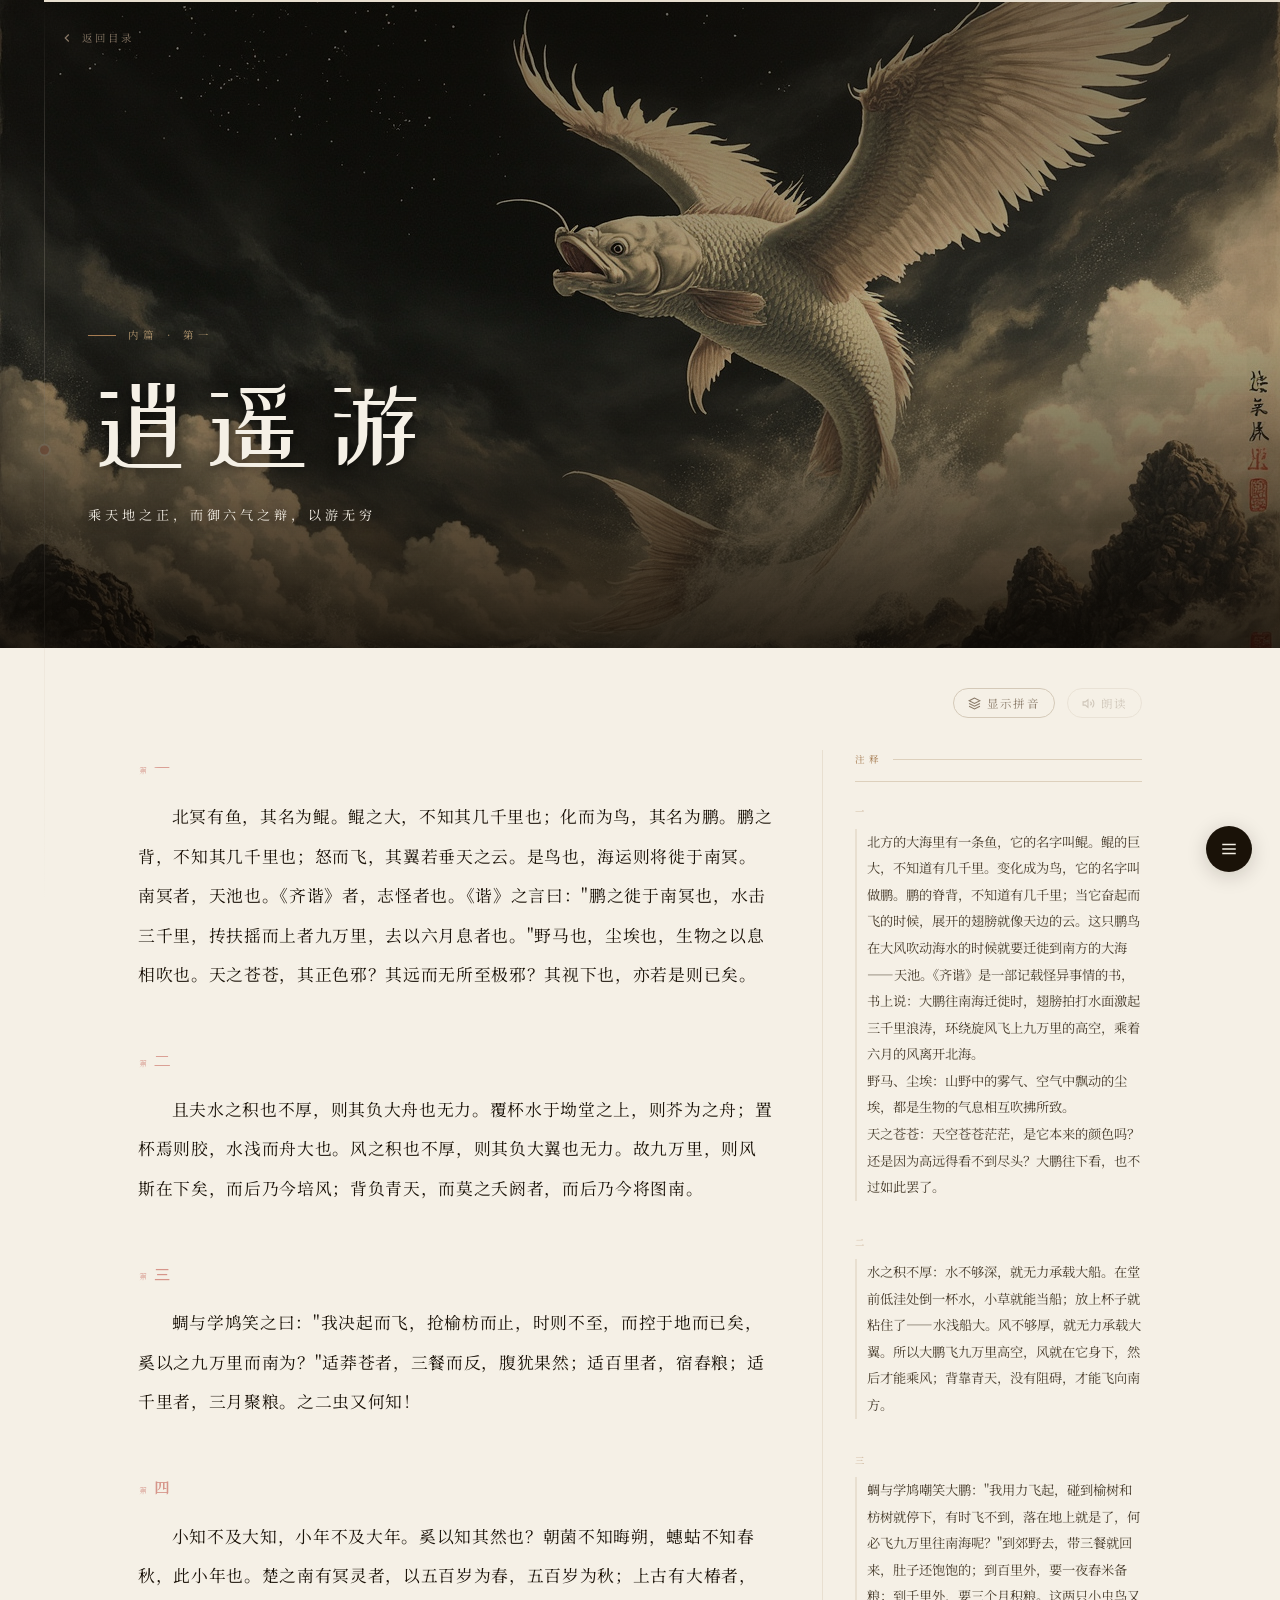
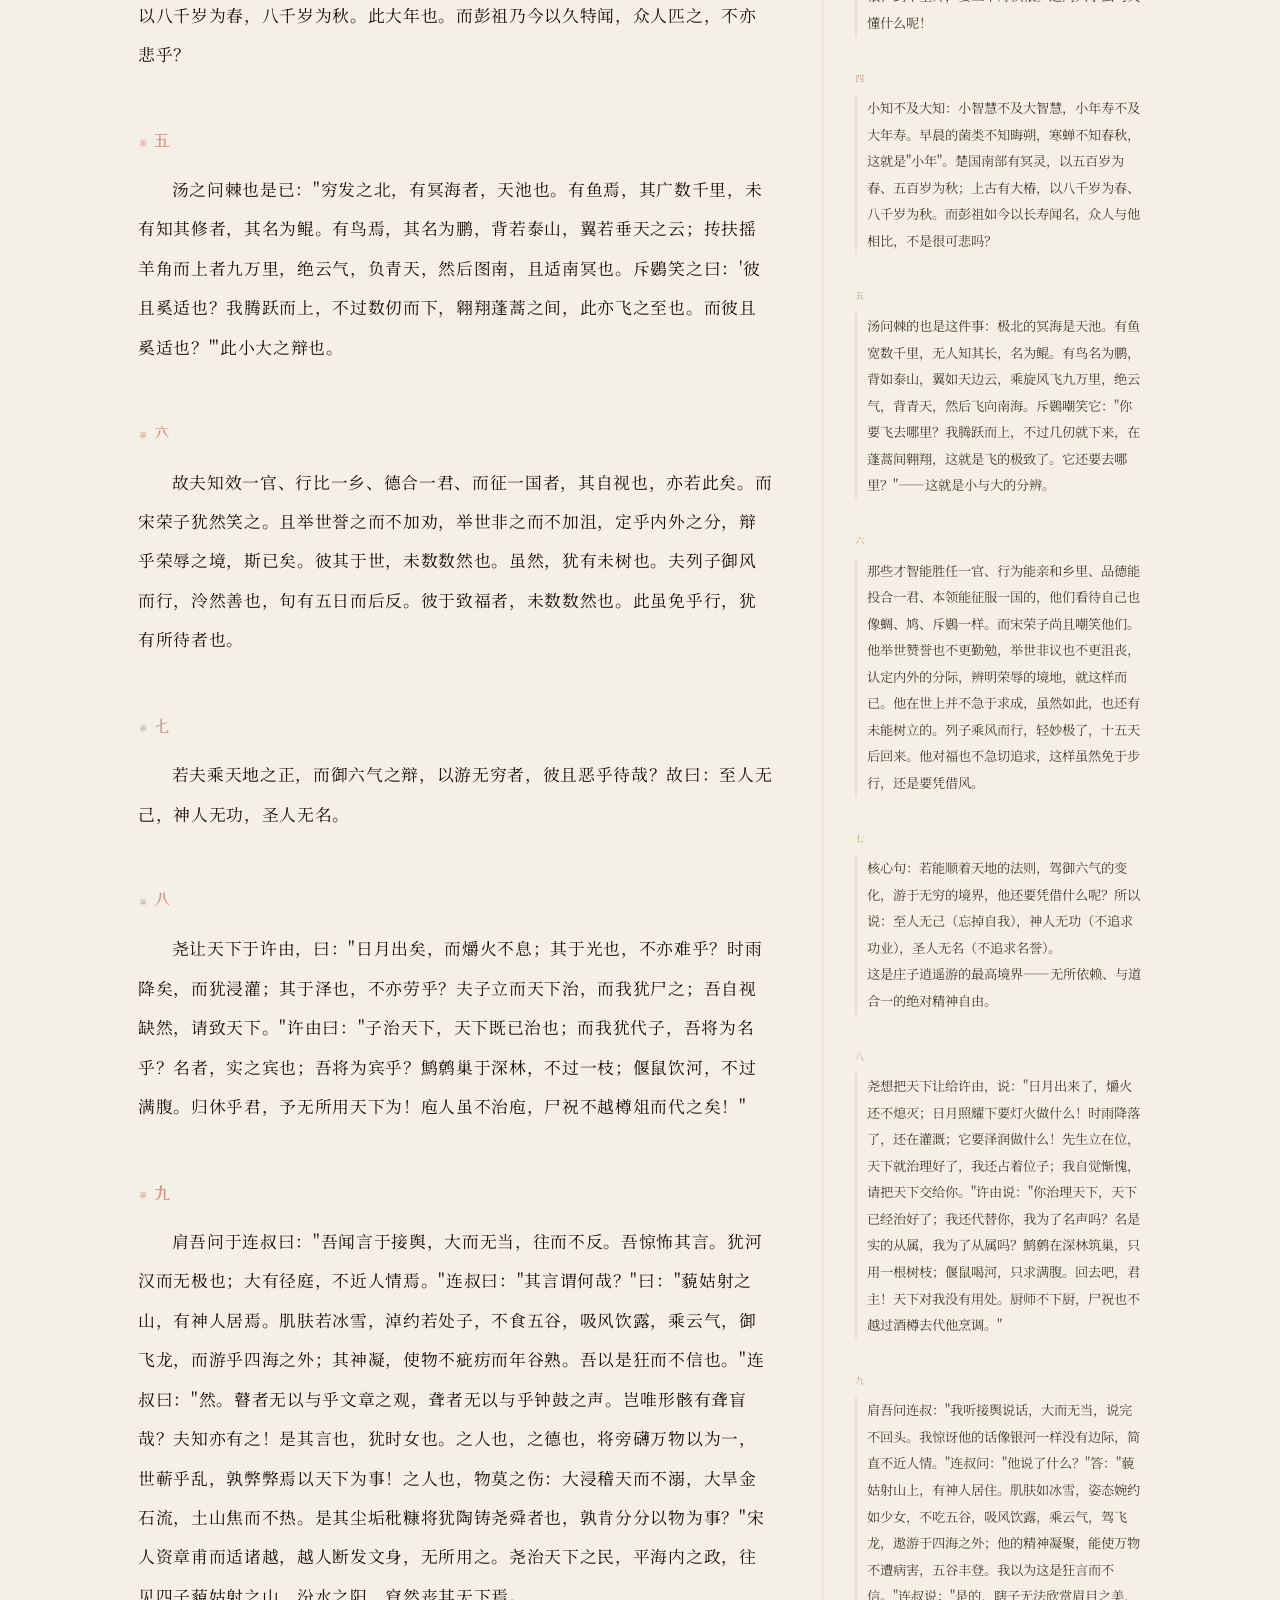
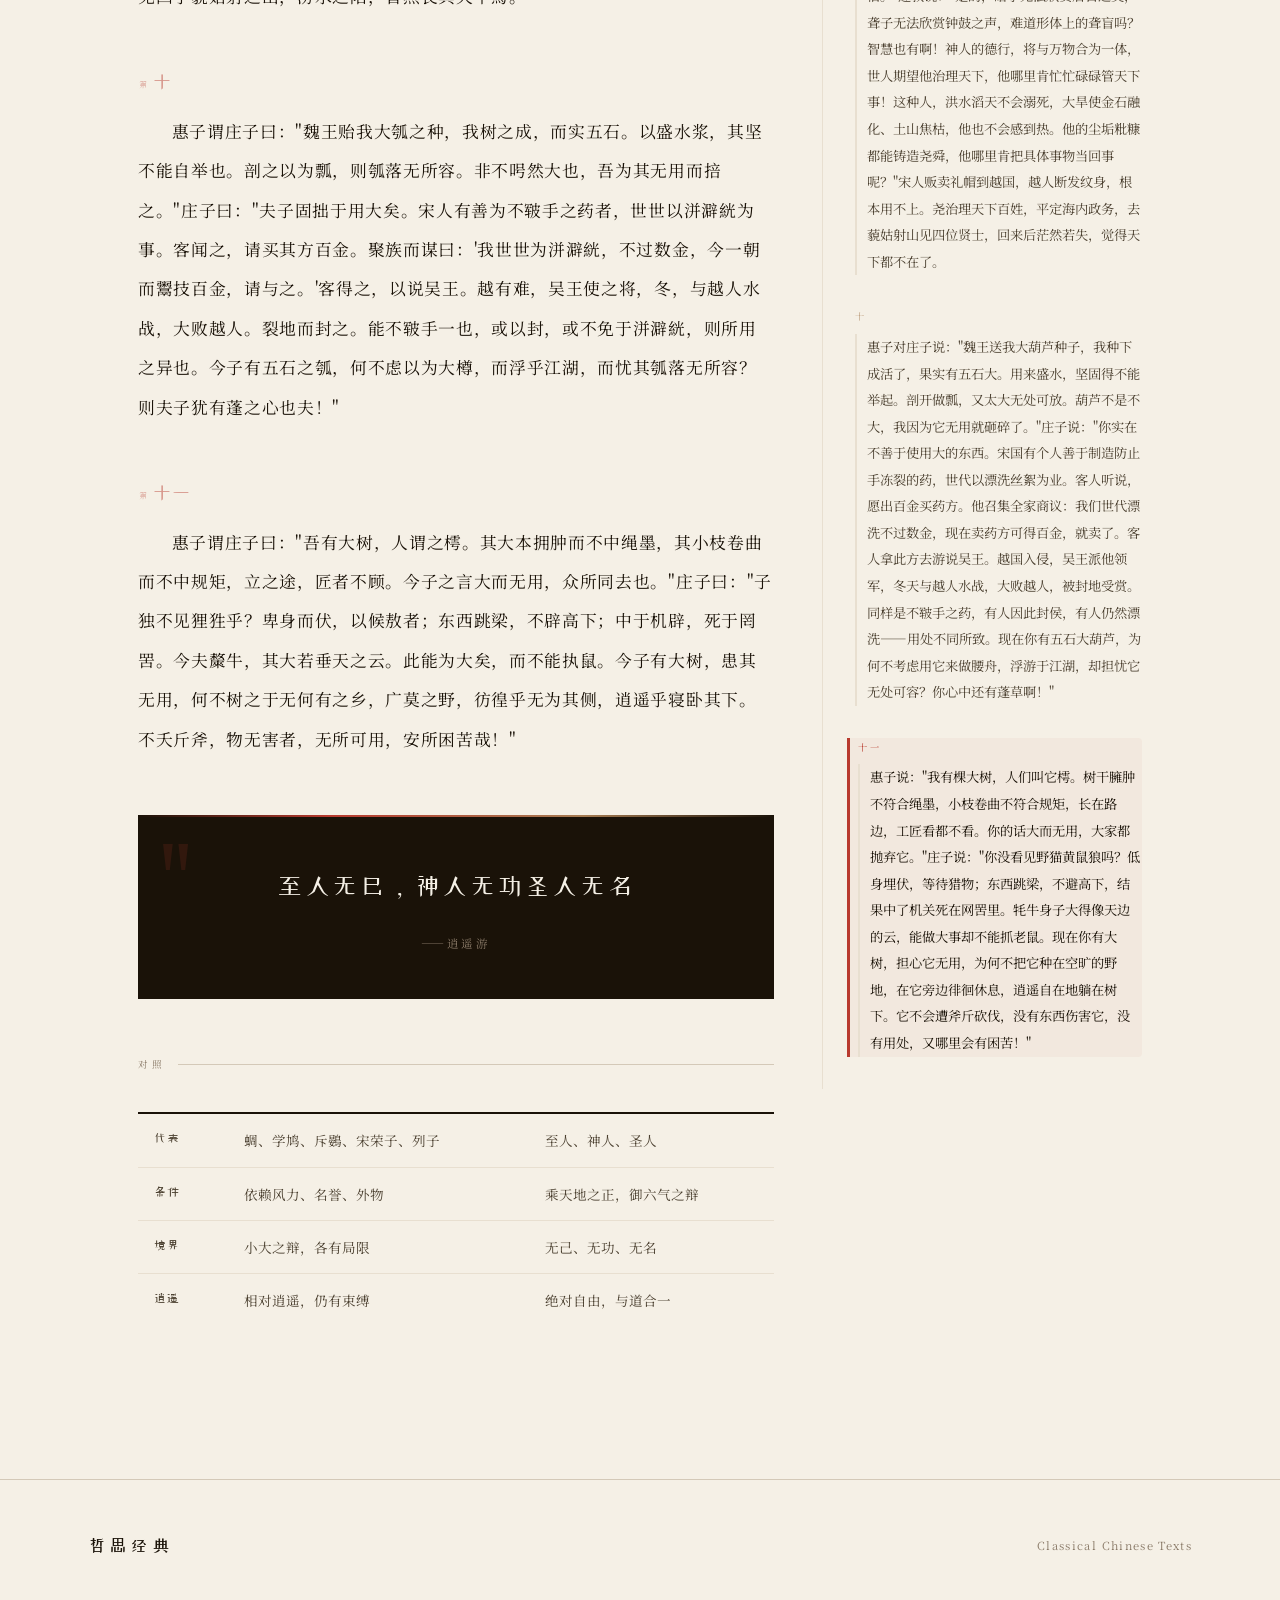
==== commit d62785e7: "添加文章配图（39张）+ 修复音频加载失败时按钮处理 - 新增 39 幅古典水墨画风格配图（xiaoyao-you.png 已存在跳过） - 音频加载失败时按钮置灰而非弹窗 - 音频进度条和停止按钮逻" ====
--- a/article.html
+++ b/article.html
@@ -344,7 +344,11 @@
       articleAudio.addEventListener('pause', onAudioPause);
       articleAudio.addEventListener('error', () => {
         stopAudio();
-        document.getElementById('audioToggle').style.display = 'none';
+        const btn = document.getElementById('audioToggle');
+        btn.classList.remove('playing');
+        btn.style.opacity = '0.35';
+        btn.style.pointerEvents = 'none';
+        btn.title = '音频未生成';
       });
     }
 
